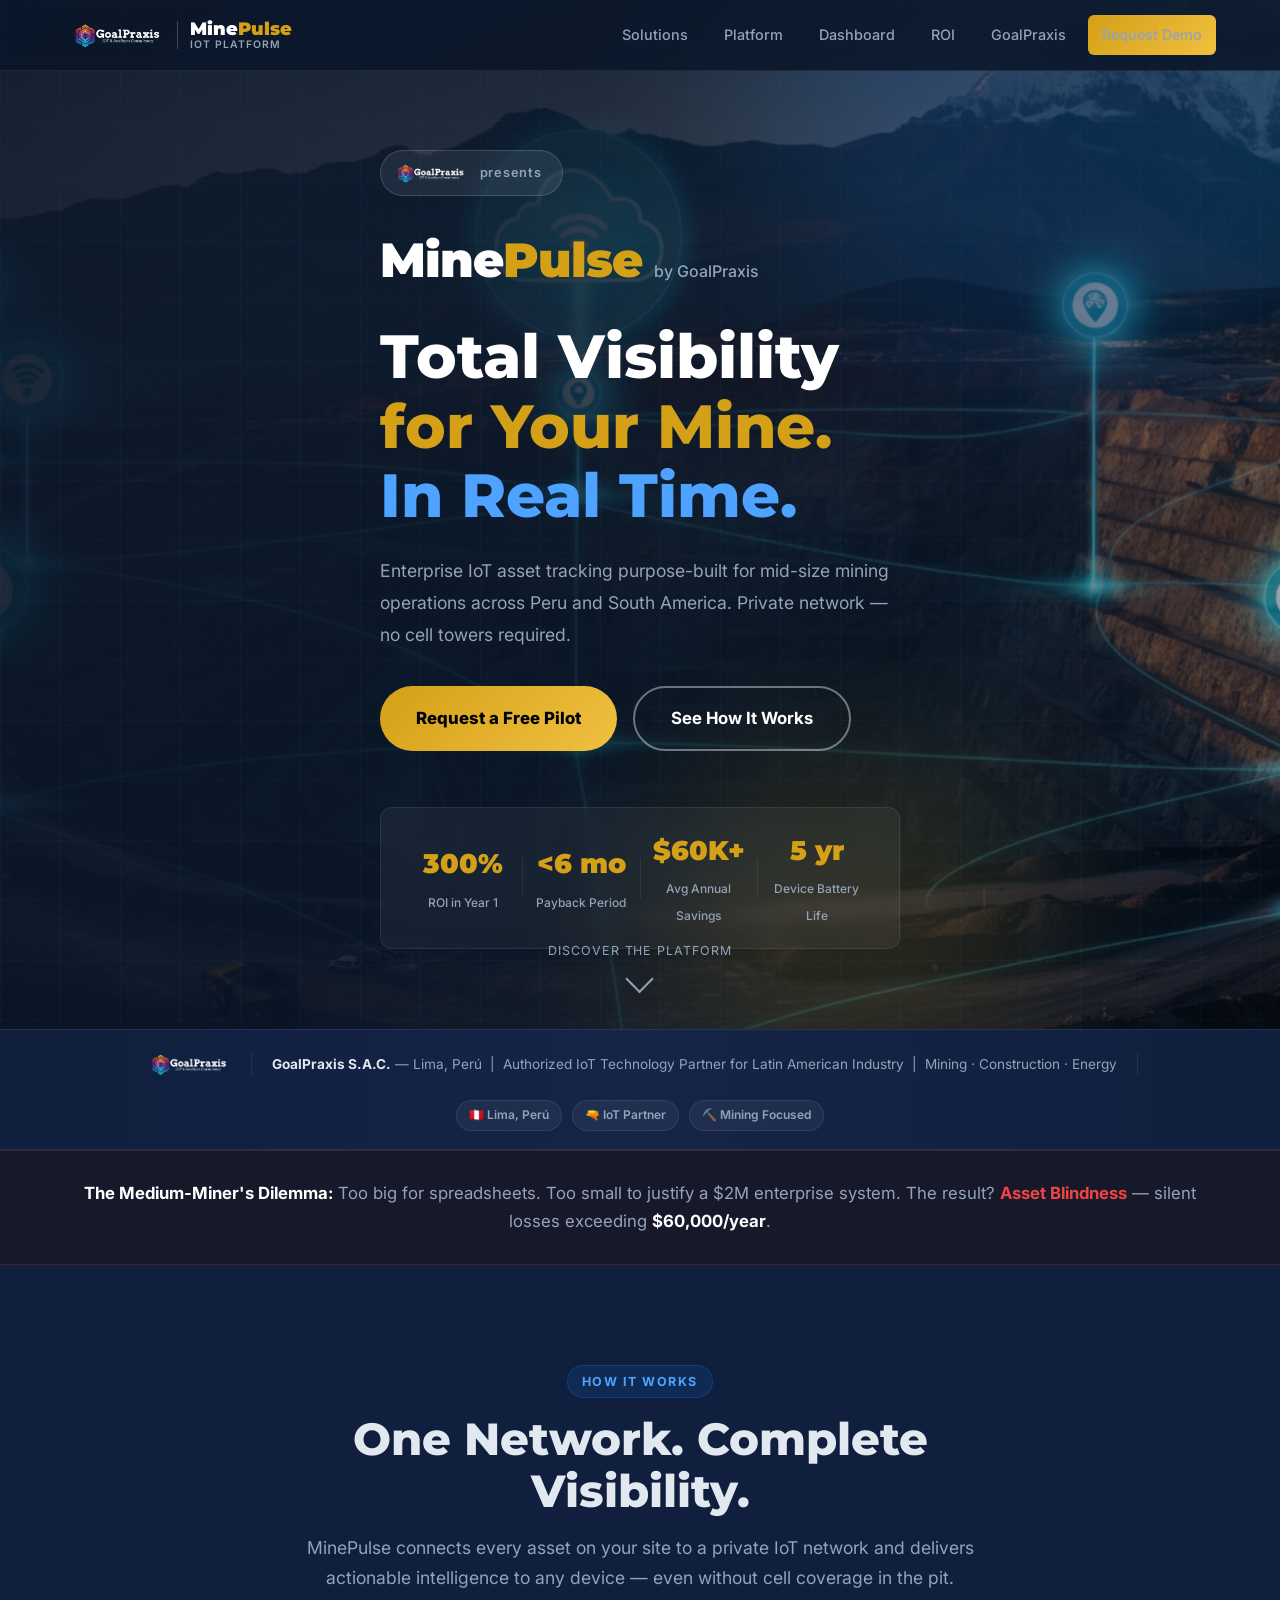
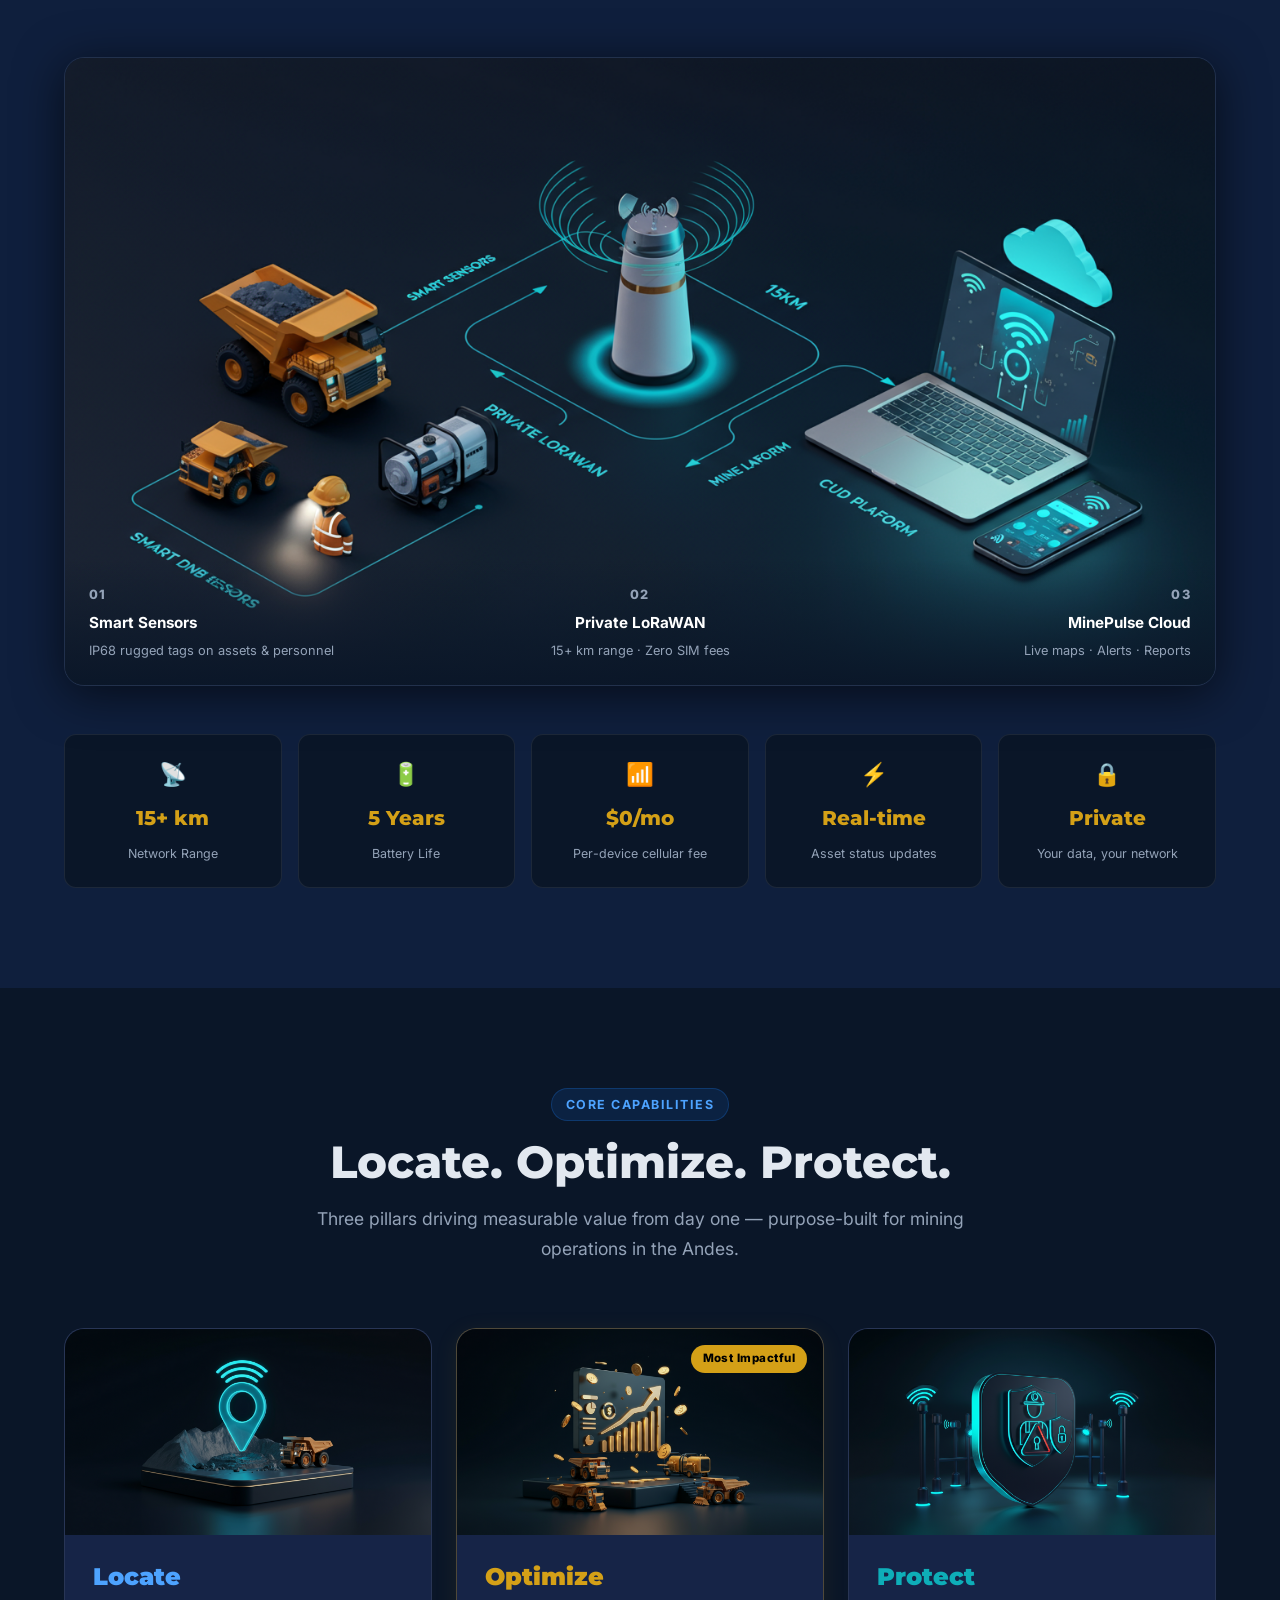
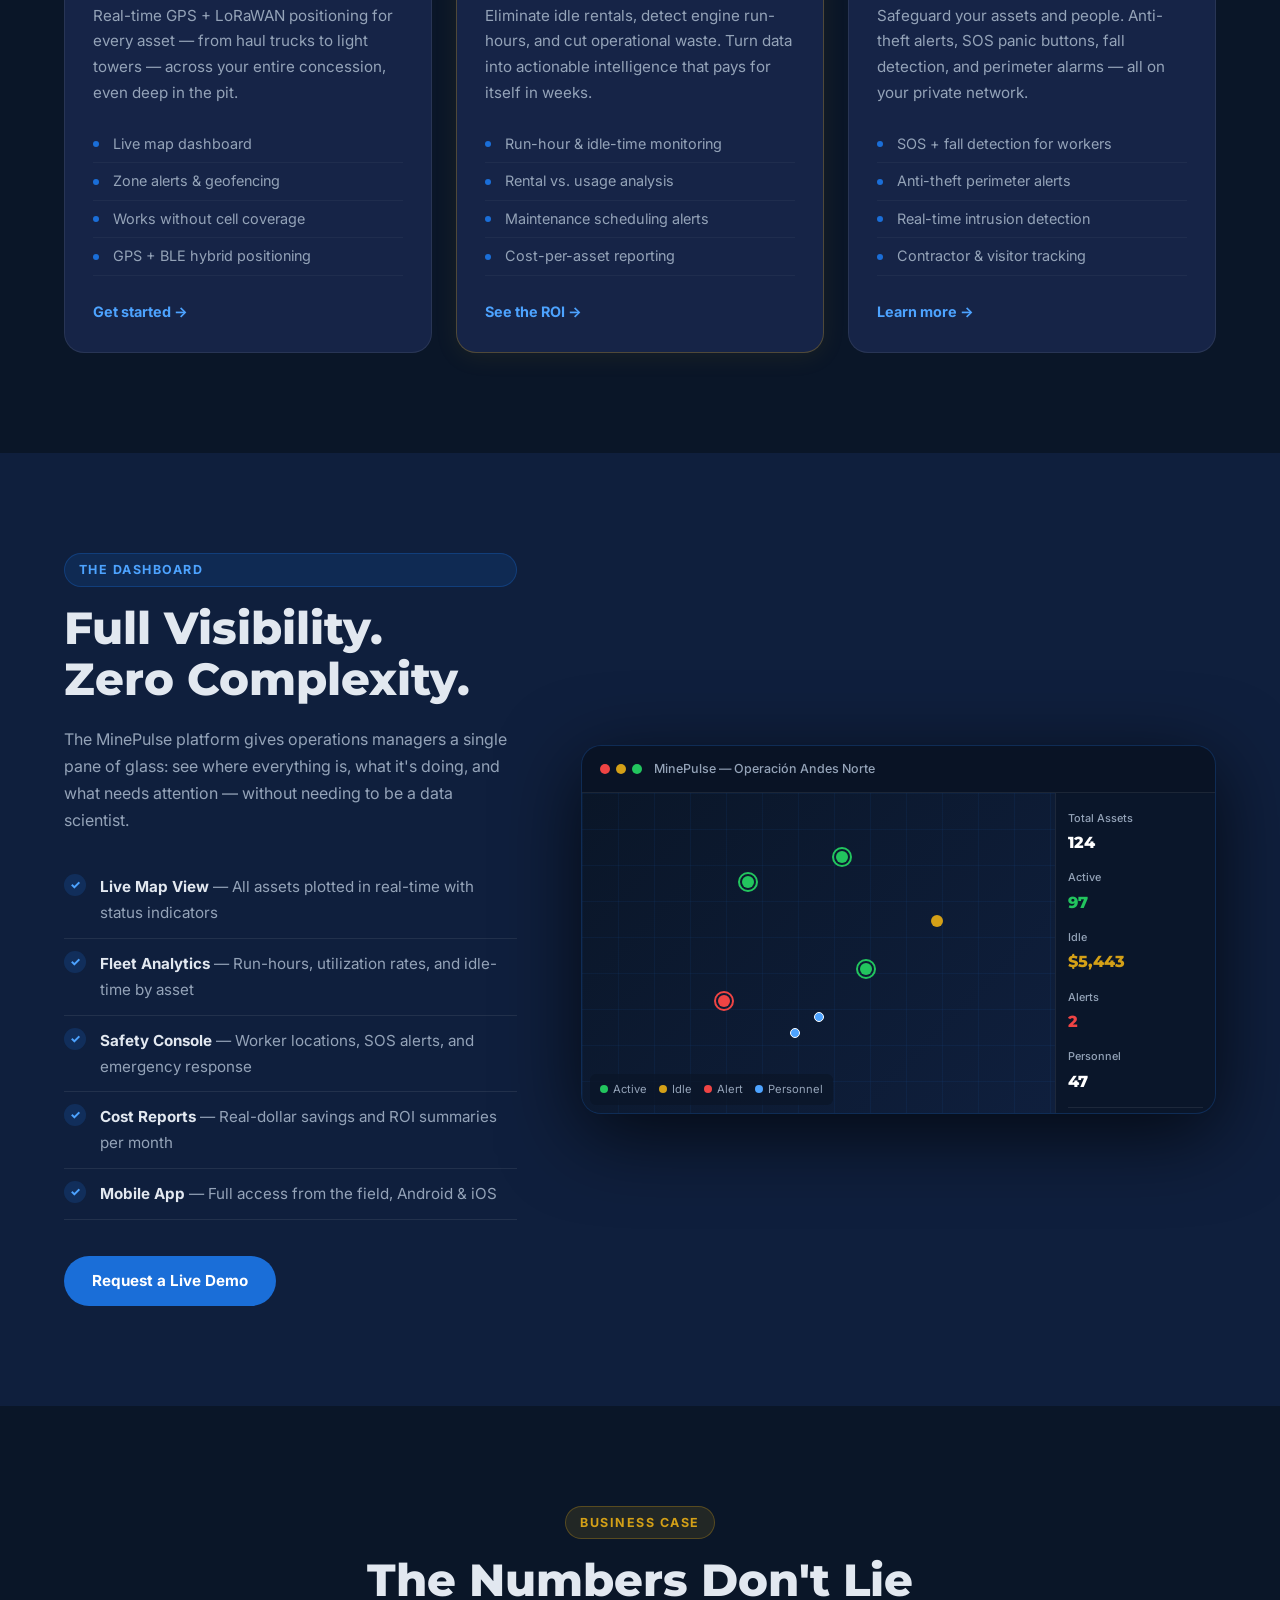
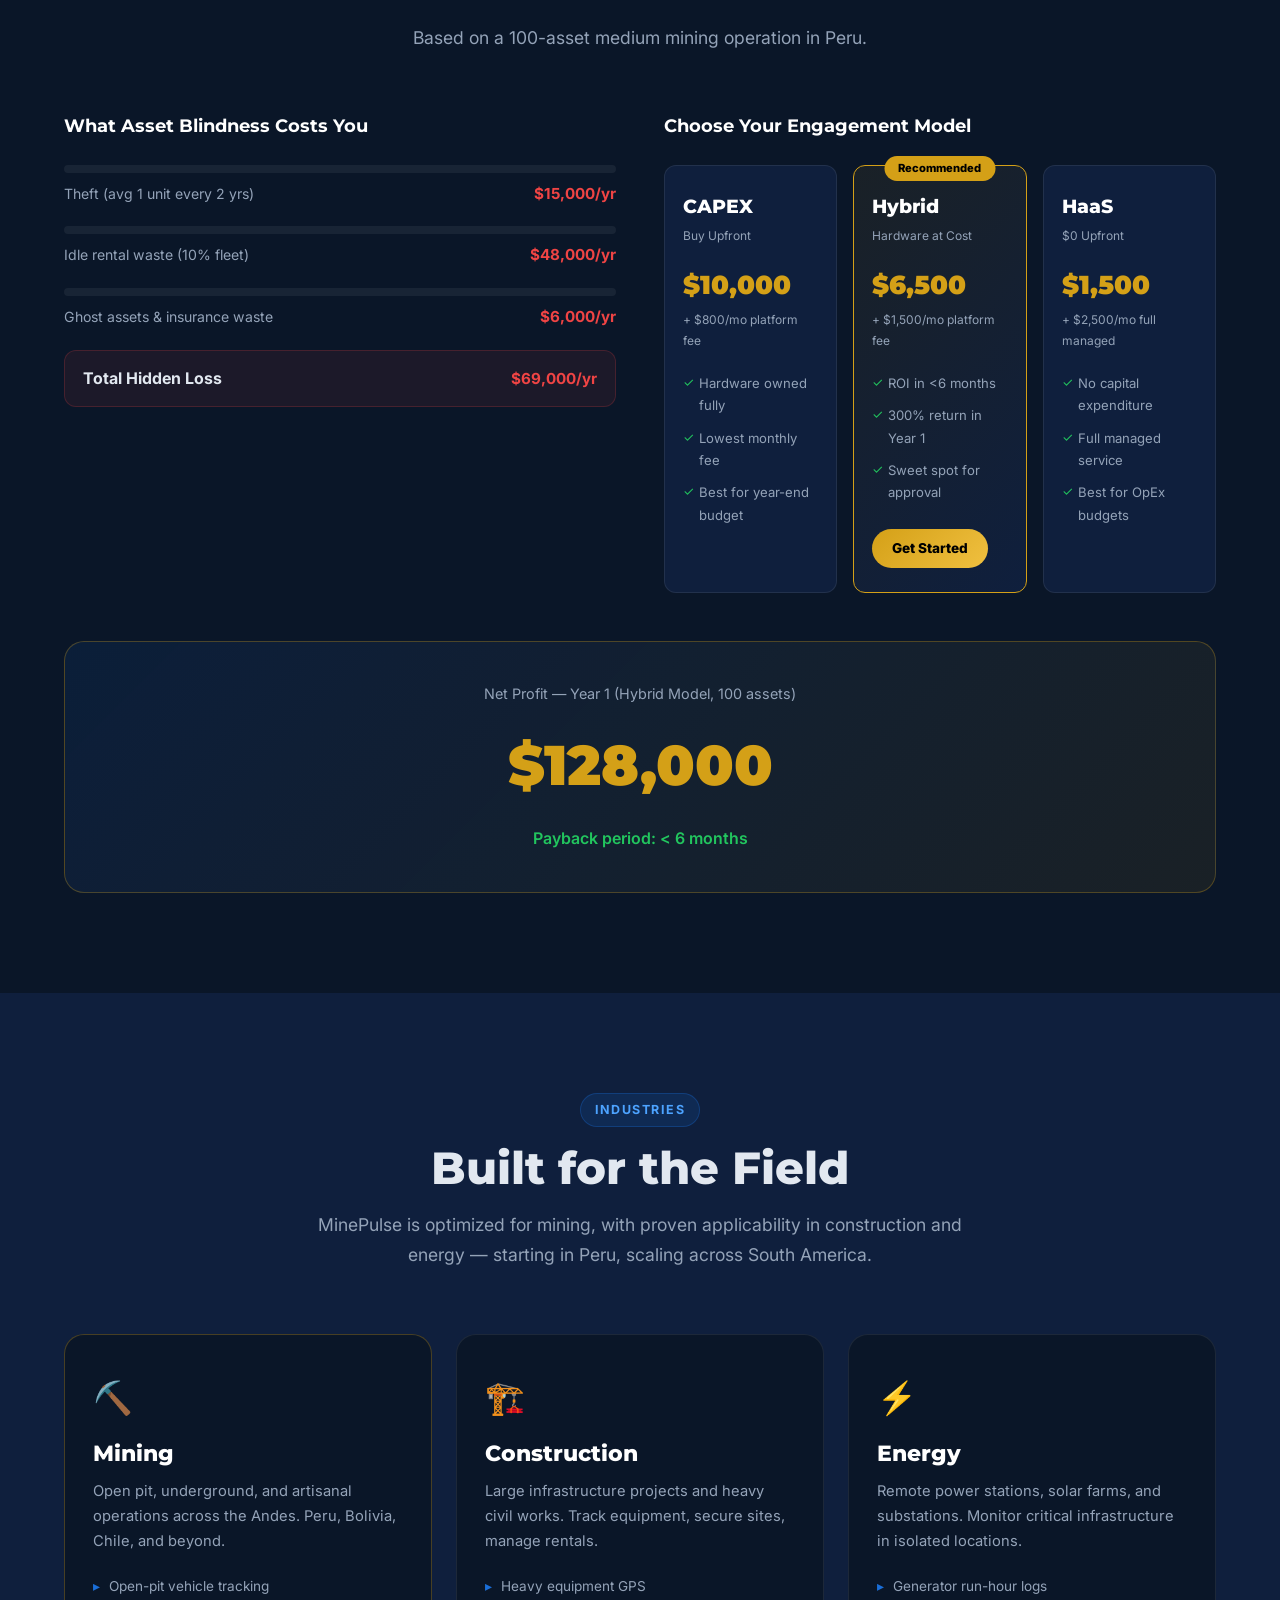
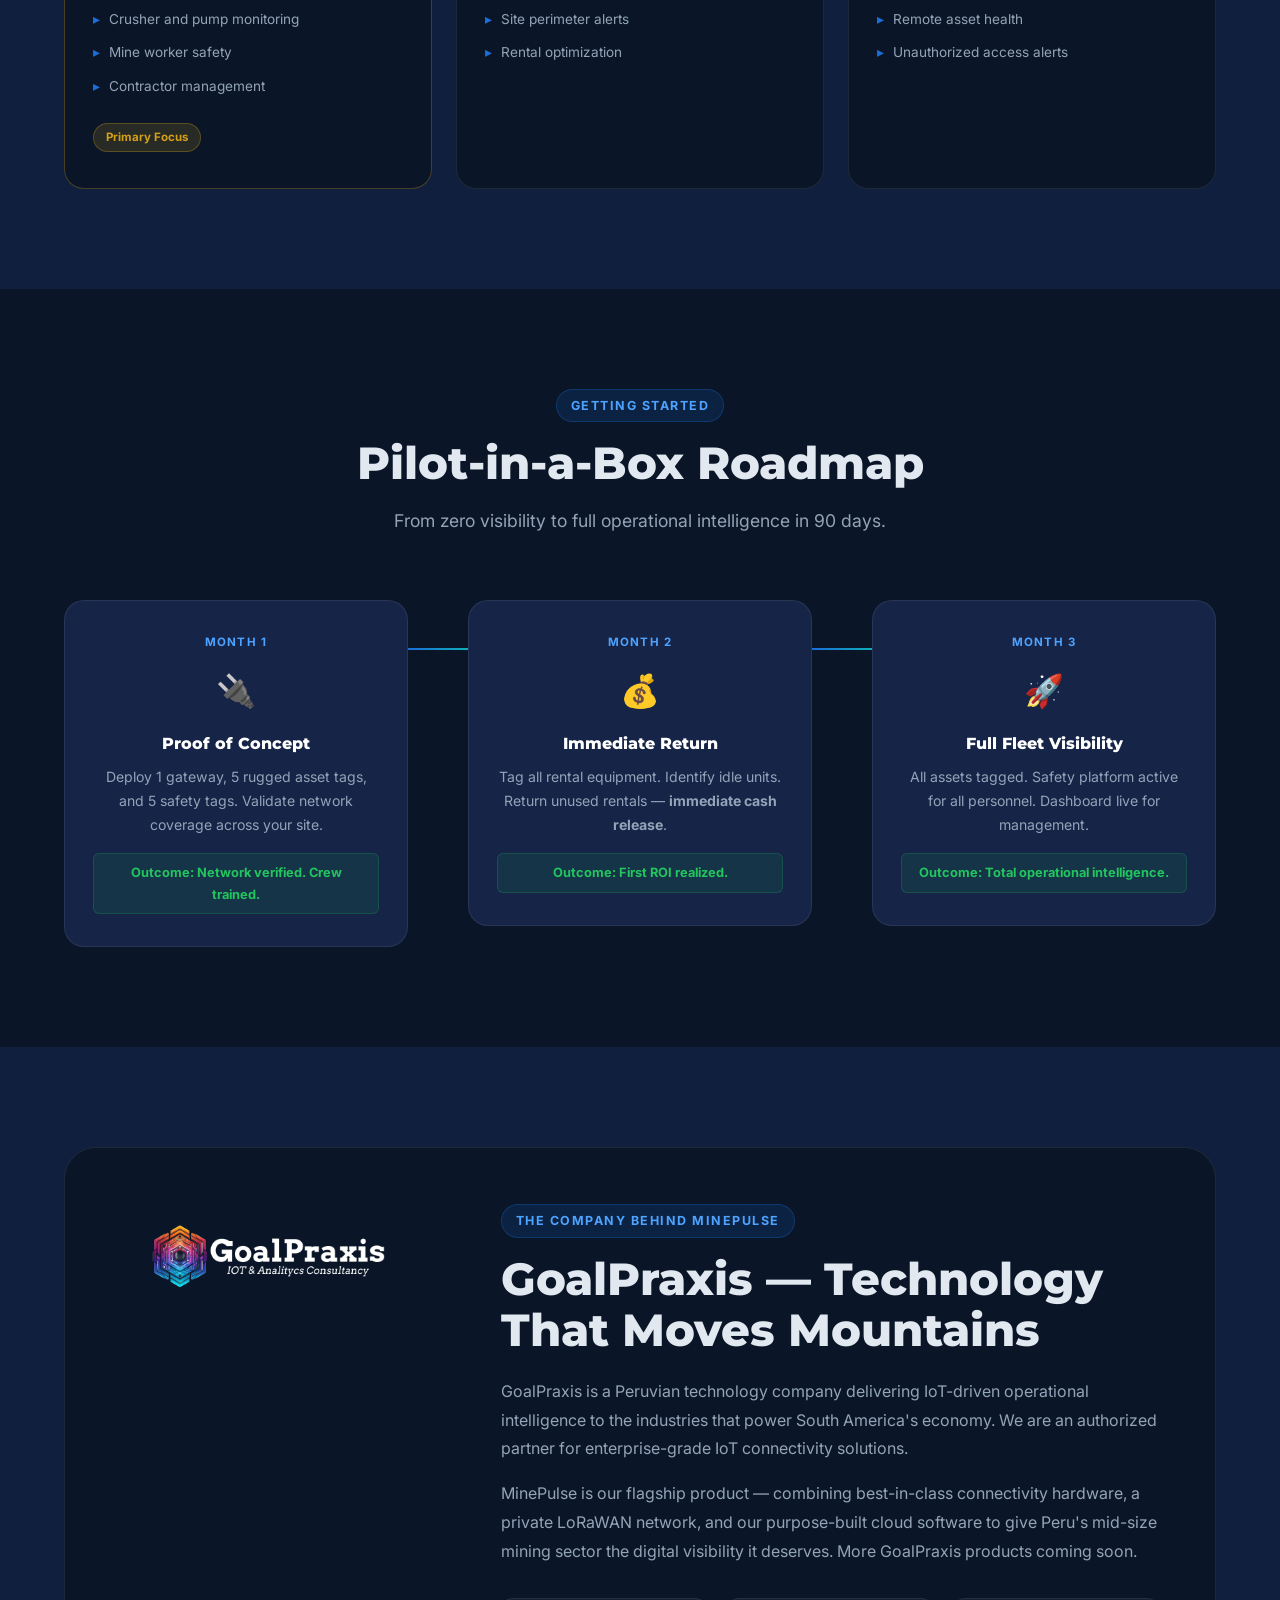
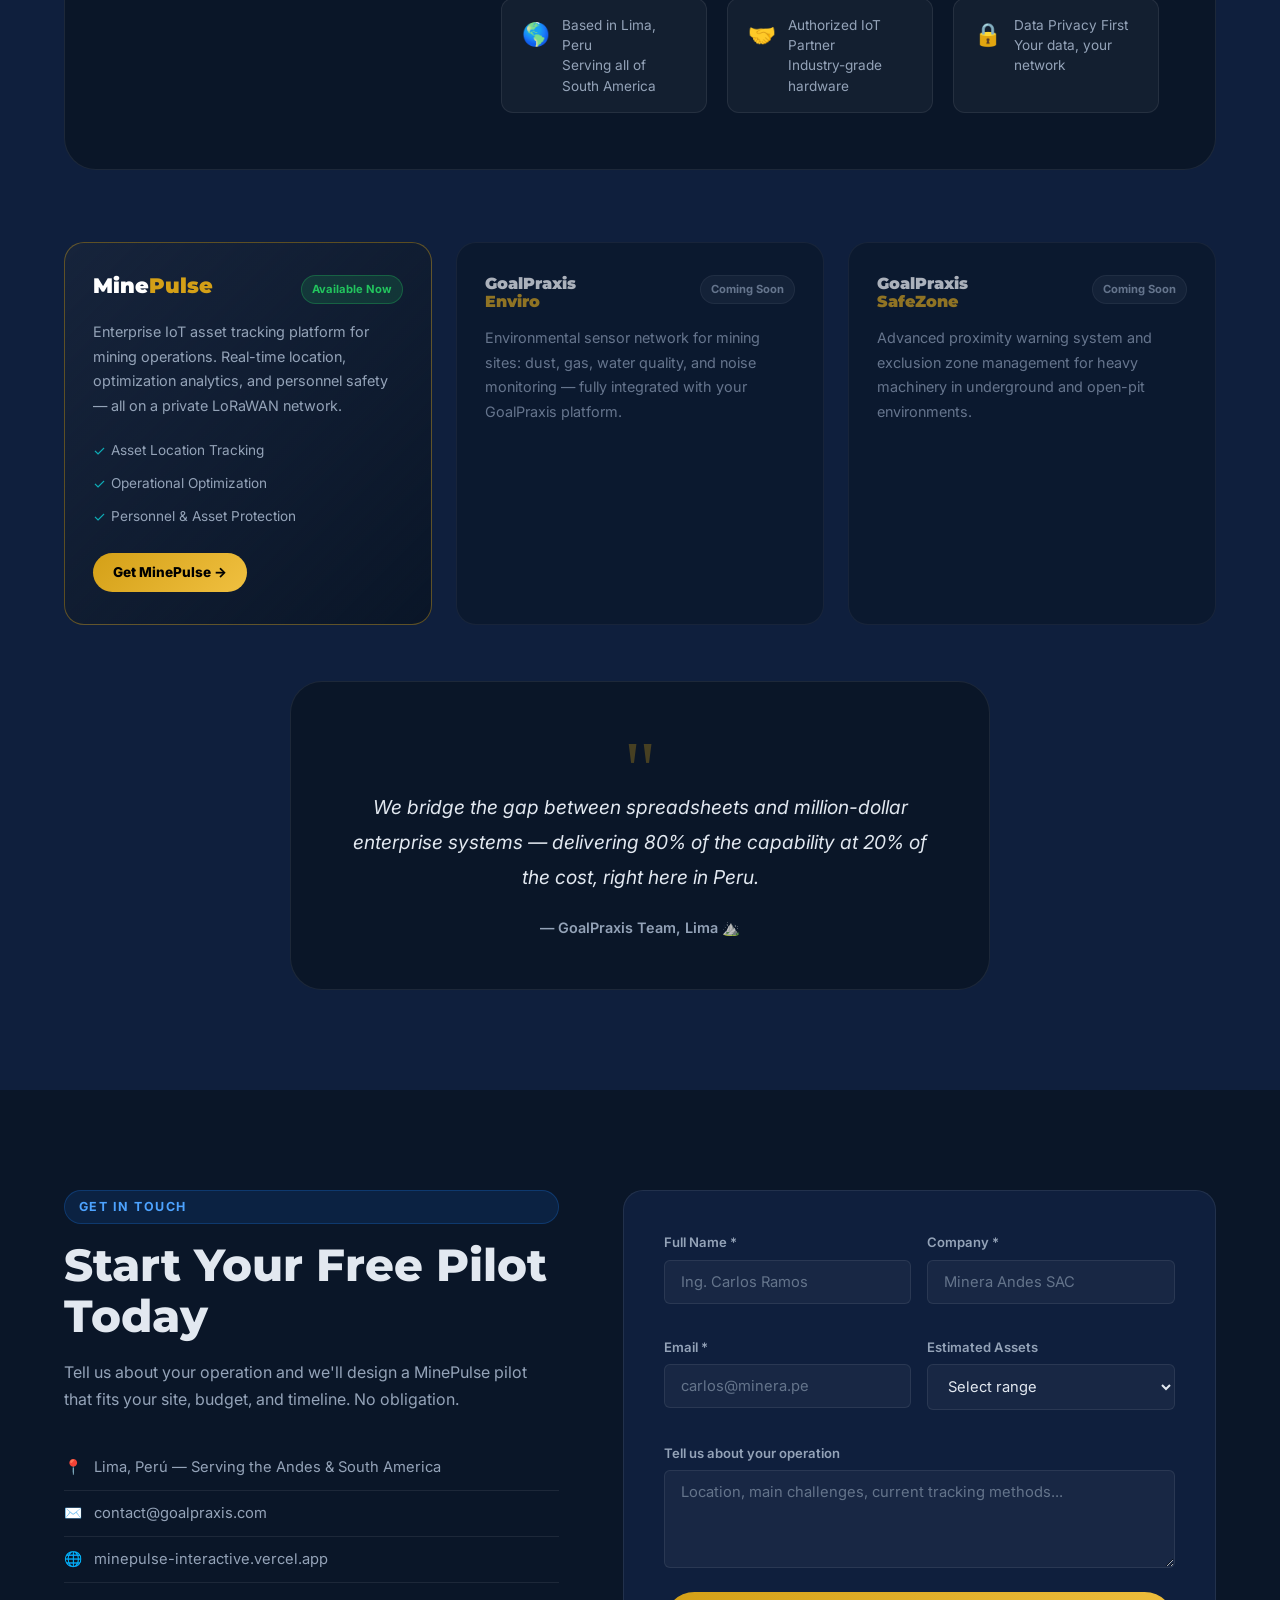
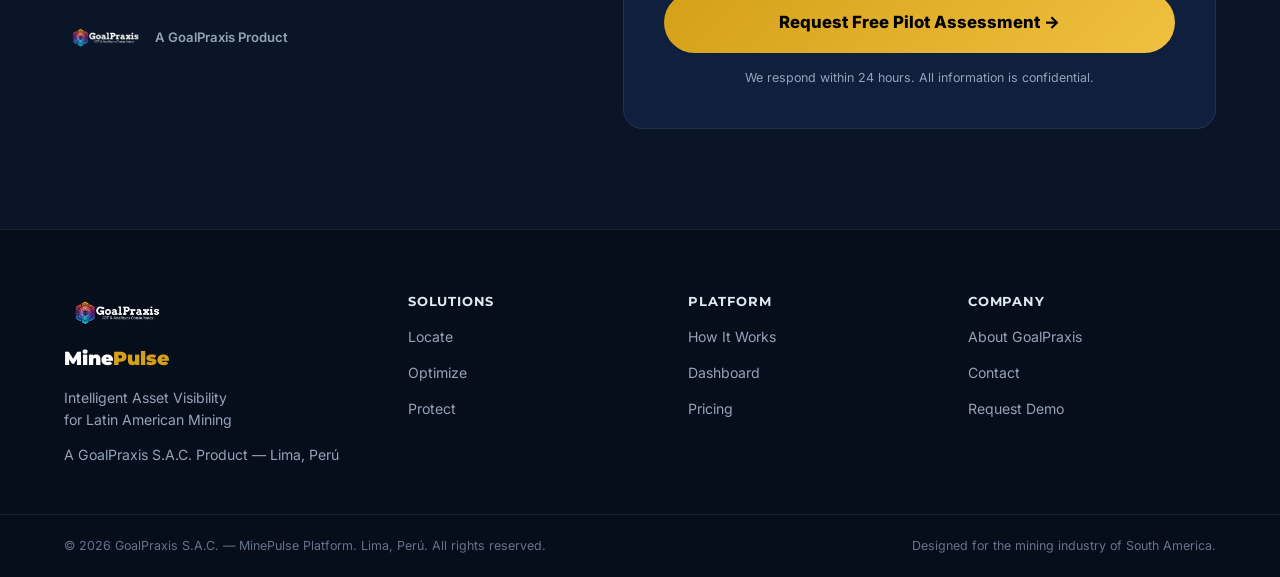
==== index.html @ fb03551b "feat: initial MinePulse by GoalPraxis landing page - Complete responsive HTML5/CSS3/Vanilla JS stati" ====
<!DOCTYPE html>
<html lang="en">
<head>
  <meta charset="UTF-8" />
  <meta name="viewport" content="width=device-width, initial-scale=1.0" />
  <title>MinePulse by GoalPraxis – Intelligent Asset Visibility for Mining</title>
  <meta name="description" content="MinePulse by GoalPraxis delivers enterprise-grade IoT asset tracking for mining operations in Peru and South America. Locate, Optimize, and Protect your fleet in real time." />
  <link rel="stylesheet" href="css/styles.css" />
  <link rel="preconnect" href="https://fonts.googleapis.com" />
  <link href="https://fonts.googleapis.com/css2?family=Inter:wght@300;400;500;600;700;800&family=Montserrat:wght@700;800;900&display=swap" rel="stylesheet" />
</head>
<body>

  <!-- NAV -->
  <header class="nav-wrapper" id="navbar">
    <nav class="nav-inner container">
      <a href="#" class="nav-logo">
        <div class="nav-logo-gp">
          <img src="img/goalpraxis-logo.png" alt="GoalPraxis" class="nav-logo-img" />
        </div>
        <div class="nav-logo-divider"></div>
        <div class="nav-logo-product">
          <span class="product-name">Mine<span class="product-accent">Pulse</span></span>
          <span class="product-tag">IoT Platform</span>
        </div>
      </a>
      <ul class="nav-links" id="navLinks">
        <li><a href="#solutions">Solutions</a></li>
        <li><a href="#ecosystem">Platform</a></li>
        <li><a href="#platform">Dashboard</a></li>
        <li><a href="#roi">ROI</a></li>
        <li><a href="#about">GoalPraxis</a></li>
        <li><a href="#contact" class="btn btn-gold btn-sm">Request Demo</a></li>
      </ul>
      <button class="nav-burger" id="navBurger" aria-label="Toggle menu">
        <span></span><span></span><span></span>
      </button>
    </nav>
  </header>

  <!-- HERO -->
  <section class="hero" id="home">
    <div class="hero-photo-bg">
      <img src="img/hero-infographic.png" alt="MinePulse mining IoT" />
      <div class="hero-photo-overlay"></div>
    </div>
    <div class="hero-bg-fx">
      <div class="hero-grid"></div>
      <div class="hero-orb hero-orb-1"></div>
      <div class="hero-orb hero-orb-2"></div>
    </div>
    <div class="container hero-content">
      <div class="hero-brand-badge">
        <img src="img/goalpraxis-logo.png" alt="GoalPraxis" class="hero-brand-logo" />
        <span class="hero-brand-text">presents</span>
      </div>
      <div class="hero-product-title">
        <span class="hero-product-name">Mine<span class="hero-product-accent">Pulse</span></span>
        <span class="hero-product-sub">by GoalPraxis</span>
      </div>
      <h1 class="hero-title">
        <span class="text-white">Total Visibility</span><br />
        <span class="text-gold">for Your Mine.</span><br />
        <span class="text-blue-light">In Real Time.</span>
      </h1>
      <p class="hero-subtitle">
        Enterprise IoT asset tracking purpose-built for mid-size mining operations across Peru and South America. Private network — no cell towers required.
      </p>
      <div class="hero-cta">
        <a href="#contact" class="btn btn-gold btn-lg">Request a Free Pilot</a>
        <a href="#ecosystem" class="btn btn-outline btn-lg">See How It Works</a>
      </div>
      <div class="hero-stats">
        <div class="stat-item"><span class="stat-number">300%</span><span class="stat-label">ROI in Year 1</span></div>
        <div class="stat-divider"></div>
        <div class="stat-item"><span class="stat-number">&lt;6 mo</span><span class="stat-label">Payback Period</span></div>
        <div class="stat-divider"></div>
        <div class="stat-item"><span class="stat-number">$60K+</span><span class="stat-label">Avg Annual Savings</span></div>
        <div class="stat-divider"></div>
        <div class="stat-item"><span class="stat-number">5 yr</span><span class="stat-label">Device Battery Life</span></div>
      </div>
    </div>
    <div class="hero-scroll-indicator">
      <span>Discover the platform</span>
      <div class="scroll-arrow"></div>
    </div>
  </section>

  <!-- GOALPRAXIS BRAND BAND -->
  <section class="gp-band">
    <div class="container gp-band-inner">
      <img src="img/goalpraxis-logo.png" alt="GoalPraxis" class="gp-band-logo" />
      <div class="gp-band-divider"></div>
      <p class="gp-band-text">
        <strong>GoalPraxis S.A.C.</strong> — Lima, Per&uacute; &nbsp;|&nbsp; Authorized IoT Technology Partner for Latin American Industry &nbsp;|&nbsp; Mining &middot; Construction &middot; Energy
      </p>
      <div class="gp-band-divider"></div>
      <div class="gp-band-badges">
        <span class="gp-badge">&#127477;&#127466; Lima, Per&uacute;</span>
        <span class="gp-badge">&#128299; IoT Partner</span>
        <span class="gp-badge">&#9935;&#65039; Mining Focused</span>
      </div>
    </div>
  </section>

  <!-- PROBLEM STATEMENT -->
  <section class="problem-band">
    <div class="container">
      <p class="problem-lead">
        <strong>The Medium-Miner's Dilemma:</strong> Too big for spreadsheets. Too small to justify a $2M enterprise system.
        The result? <em>Asset Blindness</em> — silent losses exceeding <strong>$60,000/year</strong>.
      </p>
    </div>
  </section>

  <!-- ECOSYSTEM INFOGRAPHIC -->
  <section class="ecosystem section" id="ecosystem">
    <div class="container">
      <div class="section-header">
        <span class="section-tag">How It Works</span>
        <h2>One Network. Complete Visibility.</h2>
        <p>MinePulse connects every asset on your site to a private IoT network and delivers actionable intelligence to any device — even without cell coverage in the pit.</p>
      </div>
      <div class="ecosystem-image">
        <img src="img/ecosystem-infographic.png" alt="MinePulse IoT Ecosystem" />
        <div class="ecosystem-overlay-labels">
          <div class="eco-label eco-label-left">
            <span class="eco-num">01</span>
            <strong>Smart Sensors</strong>
            <span>IP68 rugged tags on assets &amp; personnel</span>
          </div>
          <div class="eco-label eco-label-center">
            <span class="eco-num">02</span>
            <strong>Private LoRaWAN</strong>
            <span>15+ km range &middot; Zero SIM fees</span>
          </div>
          <div class="eco-label eco-label-right">
            <span class="eco-num">03</span>
            <strong>MinePulse Cloud</strong>
            <span>Live maps &middot; Alerts &middot; Reports</span>
          </div>
        </div>
      </div>
      <div class="ecosystem-stats">
        <div class="eco-stat"><span class="eco-stat-icon">&#128225;</span><span class="eco-stat-value">15+ km</span><span class="eco-stat-label">Network Range</span></div>
        <div class="eco-stat"><span class="eco-stat-icon">&#128267;</span><span class="eco-stat-value">5 Years</span><span class="eco-stat-label">Battery Life</span></div>
        <div class="eco-stat"><span class="eco-stat-icon">&#128246;</span><span class="eco-stat-value">$0/mo</span><span class="eco-stat-label">Per-device cellular fee</span></div>
        <div class="eco-stat"><span class="eco-stat-icon">&#9889;</span><span class="eco-stat-value">Real-time</span><span class="eco-stat-label">Asset status updates</span></div>
        <div class="eco-stat"><span class="eco-stat-icon">&#128274;</span><span class="eco-stat-value">Private</span><span class="eco-stat-label">Your data, your network</span></div>
      </div>
    </div>
  </section>

  <!-- THREE PILLARS WITH GEMINI IMAGES -->
  <section class="pillars section" id="solutions">
    <div class="container">
      <div class="section-header">
        <span class="section-tag">Core Capabilities</span>
        <h2>Locate. Optimize. Protect.</h2>
        <p>Three pillars driving measurable value from day one — purpose-built for mining operations in the Andes.</p>
      </div>
      <div class="pillars-grid">

        <div class="pillar-card pillar-locate">
          <div class="pillar-img-wrap">
            <img src="img/icon-locate.png" alt="Locate" />
          </div>
          <div class="pillar-content">
            <h3>Locate</h3>
            <p>Real-time GPS + LoRaWAN positioning for every asset — from haul trucks to light towers — across your entire concession, even deep in the pit.</p>
            <ul class="pillar-features">
              <li>Live map dashboard</li>
              <li>Zone alerts &amp; geofencing</li>
              <li>Works without cell coverage</li>
              <li>GPS + BLE hybrid positioning</li>
            </ul>
            <a href="#contact" class="pillar-link">Get started &rarr;</a>
          </div>
        </div>

        <div class="pillar-card pillar-optimize pillar-featured">
          <div class="pillar-badge">Most Impactful</div>
          <div class="pillar-img-wrap">
            <img src="img/icon-optimize.png" alt="Optimize" />
          </div>
          <div class="pillar-content">
            <h3>Optimize</h3>
            <p>Eliminate idle rentals, detect engine run-hours, and cut operational waste. Turn data into actionable intelligence that pays for itself in weeks.</p>
            <ul class="pillar-features">
              <li>Run-hour &amp; idle-time monitoring</li>
              <li>Rental vs. usage analysis</li>
              <li>Maintenance scheduling alerts</li>
              <li>Cost-per-asset reporting</li>
            </ul>
            <a href="#roi" class="pillar-link">See the ROI &rarr;</a>
          </div>
        </div>

        <div class="pillar-card pillar-protect">
          <div class="pillar-img-wrap">
            <img src="img/icon-protect.png" alt="Protect" />
          </div>
          <div class="pillar-content">
            <h3>Protect</h3>
            <p>Safeguard your assets and people. Anti-theft alerts, SOS panic buttons, fall detection, and perimeter alarms — all on your private network.</p>
            <ul class="pillar-features">
              <li>SOS + fall detection for workers</li>
              <li>Anti-theft perimeter alerts</li>
              <li>Real-time intrusion detection</li>
              <li>Contractor &amp; visitor tracking</li>
            </ul>
            <a href="#contact" class="pillar-link">Learn more &rarr;</a>
          </div>
        </div>
      </div>
    </div>
  </section>

  <!-- PLATFORM PREVIEW -->
  <section class="platform section" id="platform">
    <div class="container platform-grid">
      <div class="platform-content">
        <span class="section-tag">The Dashboard</span>
        <h2>Full Visibility.<br />Zero Complexity.</h2>
        <p>The MinePulse platform gives operations managers a single pane of glass: see where everything is, what it's doing, and what needs attention — without needing to be a data scientist.</p>
        <ul class="platform-list">
          <li><span class="list-icon list-icon-blue">&#10003;</span><span><strong>Live Map View</strong> — All assets plotted in real-time with status indicators</span></li>
          <li><span class="list-icon list-icon-blue">&#10003;</span><span><strong>Fleet Analytics</strong> — Run-hours, utilization rates, and idle-time by asset</span></li>
          <li><span class="list-icon list-icon-blue">&#10003;</span><span><strong>Safety Console</strong> — Worker locations, SOS alerts, and emergency response</span></li>
          <li><span class="list-icon list-icon-blue">&#10003;</span><span><strong>Cost Reports</strong> — Real-dollar savings and ROI summaries per month</span></li>
          <li><span class="list-icon list-icon-blue">&#10003;</span><span><strong>Mobile App</strong> — Full access from the field, Android &amp; iOS</span></li>
        </ul>
        <a href="#contact" class="btn btn-primary">Request a Live Demo</a>
      </div>
      <div class="platform-visual">
        <div class="dashboard-mock">
          <div class="dashboard-header">
            <div class="dash-dots"><span></span><span></span><span></span></div>
            <span class="dash-title">MinePulse — Operaci&oacute;n Andes Norte</span>
          </div>
          <div class="dashboard-body">
            <div class="dash-map">
              <div class="map-grid"></div>
              <div class="asset-dot asset-active" style="top:28%;left:35%;" title="Generator 01"><span class="dot-pulse"></span></div>
              <div class="asset-dot asset-active" style="top:55%;left:60%;" title="Water Truck"><span class="dot-pulse"></span></div>
              <div class="asset-dot asset-idle" style="top:40%;left:75%;" title="Light Tower 03"></div>
              <div class="asset-dot asset-alert" style="top:65%;left:30%;" title="Haul Truck 07 – Alert"><span class="dot-pulse dot-pulse-alert"></span></div>
              <div class="asset-dot asset-active" style="top:20%;left:55%;" title="Crusher Feed"><span class="dot-pulse"></span></div>
              <div class="asset-dot asset-worker" style="top:70%;left:50%;" title="Worker A"></div>
              <div class="asset-dot asset-worker" style="top:75%;left:45%;" title="Worker B"></div>
              <div class="map-legend">
                <span class="legend-item"><span class="legend-dot active"></span>Active</span>
                <span class="legend-item"><span class="legend-dot idle"></span>Idle</span>
                <span class="legend-item"><span class="legend-dot alert"></span>Alert</span>
                <span class="legend-item"><span class="legend-dot worker"></span>Personnel</span>
              </div>
            </div>
            <div class="dash-sidebar">
              <div class="dash-kpi"><span class="kpi-label">Total Assets</span><span class="kpi-value" id="kpiTotal">124</span></div>
              <div class="dash-kpi"><span class="kpi-label">Active</span><span class="kpi-value green" id="kpiActive">98</span></div>
              <div class="dash-kpi"><span class="kpi-label">Idle</span><span class="kpi-value gold" id="kpiIdle">18</span></div>
              <div class="dash-kpi"><span class="kpi-label">Alerts</span><span class="kpi-value red" id="kpiAlerts">2</span></div>
              <div class="dash-kpi"><span class="kpi-label">Personnel</span><span class="kpi-value" id="kpiPersonnel">47</span></div>
              <div class="dash-divider"></div>
              <div class="dash-kpi"><span class="kpi-label">Monthly Savings</span><span class="kpi-value gold">$5,200</span></div>
              <div class="dash-kpi"><span class="kpi-label">Network Uptime</span><span class="kpi-value green">99.9%</span></div>
            </div>
          </div>
        </div>
      </div>
    </div>
  </section>

  <!-- ROI -->
  <section class="roi-section section" id="roi">
    <div class="container">
      <div class="section-header">
        <span class="section-tag section-tag-gold">Business Case</span>
        <h2>The Numbers Don't Lie</h2>
        <p>Based on a 100-asset medium mining operation in Peru.</p>
      </div>
      <div class="roi-grid">
        <div class="roi-costs">
          <h3 class="roi-sub">What Asset Blindness Costs You</h3>
          <div class="cost-item">
            <div class="cost-bar-wrap"><div class="cost-bar" data-width="75"></div></div>
            <div class="cost-detail"><span class="cost-label">Theft (avg 1 unit every 2 yrs)</span><span class="cost-value cost-red">$15,000/yr</span></div>
          </div>
          <div class="cost-item">
            <div class="cost-bar-wrap"><div class="cost-bar cost-bar-orange" data-width="60"></div></div>
            <div class="cost-detail"><span class="cost-label">Idle rental waste (10% fleet)</span><span class="cost-value cost-red">$48,000/yr</span></div>
          </div>
          <div class="cost-item">
            <div class="cost-bar-wrap"><div class="cost-bar cost-bar-yellow" data-width="25"></div></div>
            <div class="cost-detail"><span class="cost-label">Ghost assets &amp; insurance waste</span><span class="cost-value cost-red">$6,000/yr</span></div>
          </div>
          <div class="cost-total"><span>Total Hidden Loss</span><span class="cost-value cost-red">$69,000/yr</span></div>
        </div>
        <div class="roi-plans">
          <h3 class="roi-sub">Choose Your Engagement Model</h3>
          <div class="plan-cards">
            <div class="plan-card">
              <div class="plan-name">CAPEX</div>
              <div class="plan-tag">Buy Upfront</div>
              <div class="plan-price">$10,000</div>
              <div class="plan-monthly">+ $800/mo platform fee</div>
              <ul class="plan-features"><li>Hardware owned fully</li><li>Lowest monthly fee</li><li>Best for year-end budget</li></ul>
            </div>
            <div class="plan-card plan-card-featured">
              <div class="plan-badge">Recommended</div>
              <div class="plan-name">Hybrid</div>
              <div class="plan-tag">Hardware at Cost</div>
              <div class="plan-price">$6,500</div>
              <div class="plan-monthly">+ $1,500/mo platform fee</div>
              <ul class="plan-features"><li>ROI in &lt;6 months</li><li>300% return in Year 1</li><li>Sweet spot for approval</li></ul>
              <a href="#contact" class="btn btn-gold btn-sm">Get Started</a>
            </div>
            <div class="plan-card">
              <div class="plan-name">HaaS</div>
              <div class="plan-tag">$0 Upfront</div>
              <div class="plan-price">$1,500</div>
              <div class="plan-monthly">+ $2,500/mo full managed</div>
              <ul class="plan-features"><li>No capital expenditure</li><li>Full managed service</li><li>Best for OpEx budgets</li></ul>
            </div>
          </div>
        </div>
      </div>
      <div class="roi-result">
        <div class="roi-result-inner">
          <span class="roi-result-label">Net Profit — Year 1 (Hybrid Model, 100 assets)</span>
          <span class="roi-result-value" id="roiCounter">$128,000</span>
          <span class="roi-result-desc">Payback period: &lt; 6 months</span>
        </div>
      </div>
    </div>
  </section>

  <!-- INDUSTRIES -->
  <section class="industries section" id="industries">
    <div class="container">
      <div class="section-header">
        <span class="section-tag">Industries</span>
        <h2>Built for the Field</h2>
        <p>MinePulse is optimized for mining, with proven applicability in construction and energy — starting in Peru, scaling across South America.</p>
      </div>
      <div class="industry-cards">
        <div class="industry-card industry-primary">
          <div class="industry-icon">&#9935;&#65039;</div>
          <h3>Mining</h3>
          <p>Open pit, underground, and artisanal operations across the Andes. Peru, Bolivia, Chile, and beyond.</p>
          <ul><li>Open-pit vehicle tracking</li><li>Crusher and pump monitoring</li><li>Mine worker safety</li><li>Contractor management</li></ul>
          <span class="industry-tag industry-tag-primary">Primary Focus</span>
        </div>
        <div class="industry-card">
          <div class="industry-icon">&#127959;&#65039;</div>
          <h3>Construction</h3>
          <p>Large infrastructure projects and heavy civil works. Track equipment, secure sites, manage rentals.</p>
          <ul><li>Heavy equipment GPS</li><li>Site perimeter alerts</li><li>Rental optimization</li></ul>
        </div>
        <div class="industry-card">
          <div class="industry-icon">&#9889;</div>
          <h3>Energy</h3>
          <p>Remote power stations, solar farms, and substations. Monitor critical infrastructure in isolated locations.</p>
          <ul><li>Generator run-hour logs</li><li>Remote asset health</li><li>Unauthorized access alerts</li></ul>
        </div>
      </div>
    </div>
  </section>

  <!-- ROADMAP -->
  <section class="roadmap section">
    <div class="container">
      <div class="section-header">
        <span class="section-tag">Getting Started</span>
        <h2>Pilot-in-a-Box Roadmap</h2>
        <p>From zero visibility to full operational intelligence in 90 days.</p>
      </div>
      <div class="roadmap-steps">
        <div class="roadmap-step">
          <div class="step-month">Month 1</div>
          <div class="step-icon">&#128268;</div>
          <h4>Proof of Concept</h4>
          <p>Deploy 1 gateway, 5 rugged asset tags, and 5 safety tags. Validate network coverage across your site.</p>
          <div class="step-outcome">Outcome: Network verified. Crew trained.</div>
        </div>
        <div class="roadmap-connector"></div>
        <div class="roadmap-step">
          <div class="step-month">Month 2</div>
          <div class="step-icon">&#128176;</div>
          <h4>Immediate Return</h4>
          <p>Tag all rental equipment. Identify idle units. Return unused rentals — <strong>immediate cash release</strong>.</p>
          <div class="step-outcome">Outcome: First ROI realized.</div>
        </div>
        <div class="roadmap-connector"></div>
        <div class="roadmap-step">
          <div class="step-month">Month 3</div>
          <div class="step-icon">&#128640;</div>
          <h4>Full Fleet Visibility</h4>
          <p>All assets tagged. Safety platform active for all personnel. Dashboard live for management.</p>
          <div class="step-outcome">Outcome: Total operational intelligence.</div>
        </div>
      </div>
    </div>
  </section>

  <!-- ABOUT GOALPRAXIS -->
  <section class="about-gp section" id="about">
    <div class="container">
      <div class="gp-brand-hero">
        <div class="gp-brand-logo-wrap">
          <img src="img/goalpraxis-logo.png" alt="GoalPraxis" class="gp-brand-logo" />
        </div>
        <div class="gp-brand-copy">
          <span class="section-tag" style="text-align:left;display:inline-block;">The Company Behind MinePulse</span>
          <h2>GoalPraxis — Technology That Moves Mountains</h2>
          <p>GoalPraxis is a Peruvian technology company delivering IoT-driven operational intelligence to the industries that power South America's economy. We are an authorized partner for enterprise-grade IoT connectivity solutions.</p>
          <p>MinePulse is our flagship product — combining best-in-class connectivity hardware, a private LoRaWAN network, and our purpose-built cloud software to give Peru's mid-size mining sector the digital visibility it deserves. More GoalPraxis products coming soon.</p>
          <div class="about-badges">
            <div class="about-badge"><span class="badge-icon">&#127758;</span><span>Based in Lima, Peru<br />Serving all of South America</span></div>
            <div class="about-badge"><span class="badge-icon">&#129309;</span><span>Authorized IoT Partner<br />Industry-grade hardware</span></div>
            <div class="about-badge"><span class="badge-icon">&#128274;</span><span>Data Privacy First<br />Your data, your network</span></div>
          </div>
        </div>
      </div>

      <div class="products-grid">
        <div class="product-card product-active">
          <div class="product-card-header">
            <span class="product-logo-text">Mine<span>Pulse</span></span>
            <span class="product-status active">Available Now</span>
          </div>
          <p>Enterprise IoT asset tracking platform for mining operations. Real-time location, optimization analytics, and personnel safety — all on a private LoRaWAN network.</p>
          <ul class="product-features">
            <li>Asset Location Tracking</li>
            <li>Operational Optimization</li>
            <li>Personnel &amp; Asset Protection</li>
          </ul>
          <a href="#contact" class="btn btn-gold btn-sm">Get MinePulse &rarr;</a>
        </div>
        <div class="product-card product-coming">
          <div class="product-card-header">
            <span class="product-logo-text product-coming-name">GoalPraxis<br /><span>Enviro</span></span>
            <span class="product-status coming">Coming Soon</span>
          </div>
          <p>Environmental sensor network for mining sites: dust, gas, water quality, and noise monitoring — fully integrated with your GoalPraxis platform.</p>
        </div>
        <div class="product-card product-coming">
          <div class="product-card-header">
            <span class="product-logo-text product-coming-name">GoalPraxis<br /><span>SafeZone</span></span>
            <span class="product-status coming">Coming Soon</span>
          </div>
          <p>Advanced proximity warning system and exclusion zone management for heavy machinery in underground and open-pit environments.</p>
        </div>
      </div>

      <div class="about-quote">
        <span class="quote-mark">"</span>
        <p>We bridge the gap between spreadsheets and million-dollar enterprise systems — delivering 80% of the capability at 20% of the cost, right here in Peru.</p>
        <span class="quote-author">— GoalPraxis Team, Lima &#9968;&#65039;</span>
      </div>
    </div>
  </section>

  <!-- CONTACT -->
  <section class="contact section" id="contact">
    <div class="container">
      <div class="contact-inner">
        <div class="contact-content">
          <span class="section-tag">Get in Touch</span>
          <h2>Start Your Free Pilot Today</h2>
          <p>Tell us about your operation and we'll design a MinePulse pilot that fits your site, budget, and timeline. No obligation.</p>
          <div class="contact-info">
            <div class="contact-item"><span class="ci-icon">&#128205;</span><span>Lima, Per&uacute; — Serving the Andes &amp; South America</span></div>
            <div class="contact-item"><span class="ci-icon">&#9993;&#65039;</span><span>contact@goalpraxis.com</span></div>
            <div class="contact-item"><span class="ci-icon">&#127760;</span><span>minepulse-interactive.vercel.app</span></div>
          </div>
          <div class="contact-brand">
            <img src="img/goalpraxis-logo.png" alt="GoalPraxis" />
            <span>A GoalPraxis Product</span>
          </div>
        </div>
        <form class="contact-form" id="contactForm">
          <div class="form-row">
            <div class="form-group">
              <label for="name">Full Name *</label>
              <input type="text" id="name" placeholder="Ing. Carlos Ramos" required />
            </div>
            <div class="form-group">
              <label for="company">Company *</label>
              <input type="text" id="company" placeholder="Minera Andes SAC" required />
            </div>
          </div>
          <div class="form-row">
            <div class="form-group">
              <label for="email">Email *</label>
              <input type="email" id="email" placeholder="carlos@minera.pe" required />
            </div>
            <div class="form-group">
              <label for="assets">Estimated Assets</label>
              <select id="assets">
                <option value="">Select range</option>
                <option value="1-25">1–25 assets</option>
                <option value="25-100">25–100 assets</option>
                <option value="100-500">100–500 assets</option>
                <option value="500+">500+ assets</option>
              </select>
            </div>
          </div>
          <div class="form-group">
            <label for="message">Tell us about your operation</label>
            <textarea id="message" rows="4" placeholder="Location, main challenges, current tracking methods..."></textarea>
          </div>
          <button type="submit" class="btn btn-gold btn-lg btn-full">Request Free Pilot Assessment &rarr;</button>
          <p class="form-note">We respond within 24 hours. All information is confidential.</p>
        </form>
      </div>
    </div>
  </section>

  <!-- FOOTER -->
  <footer class="footer">
    <div class="container footer-inner">
      <div class="footer-brand">
        <img src="img/goalpraxis-logo.png" alt="GoalPraxis" class="footer-gp-logo" />
        <div class="footer-product-name">Mine<span>Pulse</span></div>
        <p>Intelligent Asset Visibility<br />for Latin American Mining</p>
        <p class="footer-legal">A GoalPraxis S.A.C. Product — Lima, Per&uacute;</p>
      </div>
      <div class="footer-links">
        <div class="footer-col">
          <h5>Solutions</h5>
          <a href="#solutions">Locate</a>
          <a href="#solutions">Optimize</a>
          <a href="#solutions">Protect</a>
        </div>
        <div class="footer-col">
          <h5>Platform</h5>
          <a href="#ecosystem">How It Works</a>
          <a href="#platform">Dashboard</a>
          <a href="#roi">Pricing</a>
        </div>
        <div class="footer-col">
          <h5>Company</h5>
          <a href="#about">About GoalPraxis</a>
          <a href="#contact">Contact</a>
          <a href="#contact">Request Demo</a>
        </div>
      </div>
    </div>
    <div class="footer-bottom">
      <div class="container">
        <span>&copy; 2026 GoalPraxis S.A.C. — MinePulse Platform. Lima, Per&uacute;. All rights reserved.</span>
        <span>Designed for the mining industry of South America.</span>
      </div>
    </div>
  </footer>

  <script src="js/main.js"></script>
</body>
</html>
---- css/styles.css ----
/* ==========================================
   MINEPULSE BY GOALPRAXIS — styles.css
   Dark mining tech. GoalPraxis brand first.
   ========================================== */

/* ─── TOKENS ─── */
:root {
  --navy:        #0a1628;
  --navy-mid:    #0f1f3d;
  --navy-light:  #162447;
  --blue:        #1a6ed8;
  --blue-light:  #4da3ff;
  --gold:        #d4a017;
  --gold-light:  #f0c040;
  --teal:        #0eaeb8;
  --green:       #22c55e;
  --red:         #ef4444;
  --white:       #ffffff;
  --gray-100:    #f1f5f9;
  --gray-300:    #94a3b8;
  --gray-500:    #64748b;
  --text-main:   #e2e8f0;
  --text-muted:  #94a3b8;
  --border:      rgba(255,255,255,0.08);
  --radius-sm:   6px;
  --radius-md:   12px;
  --radius-lg:   20px;
  --radius-xl:   32px;
  --shadow-card: 0 4px 24px rgba(0,0,0,0.4);
  --transition:  0.25s ease;
}

/* ─── RESET ─── */
*, *::before, *::after { box-sizing: border-box; margin: 0; padding: 0; }
html { scroll-behavior: smooth; }
body {
  font-family: 'Inter', sans-serif;
  background: var(--navy);
  color: var(--text-main);
  line-height: 1.7;
  font-size: 16px;
  overflow-x: hidden;
}
img { max-width: 100%; display: block; }
a { color: inherit; text-decoration: none; }
ul { list-style: none; }
button { cursor: pointer; border: none; background: none; font: inherit; }

/* ─── LAYOUT ─── */
.container { max-width: 1200px; margin: 0 auto; padding: 0 24px; }
.section { padding: 100px 0; }

/* ─── TYPOGRAPHY ─── */
h1,h2,h3,h4,h5 { font-family: 'Montserrat', sans-serif; font-weight: 800; line-height: 1.15; }
h1 { font-size: clamp(2.4rem, 5vw, 3.8rem); }
h2 { font-size: clamp(1.8rem, 3.5vw, 2.8rem); }
h3 { font-size: 1.4rem; }
h4 { font-size: 1.1rem; }
.text-white   { color: var(--white); }
.text-gold    { color: var(--gold); }
.text-blue-light { color: var(--blue-light); }

/* ─── SECTION HEADERS ─── */
.section-header { text-align: center; max-width: 700px; margin: 0 auto 64px; }
.section-header h2 { margin-bottom: 16px; }
.section-header p  { color: var(--text-muted); font-size: 1.1rem; }
.section-tag {
  display: inline-block;
  font-size: 0.78rem;
  font-weight: 700;
  letter-spacing: 0.12em;
  text-transform: uppercase;
  color: var(--blue-light);
  background: rgba(26,110,216,0.15);
  border: 1px solid rgba(26,110,216,0.3);
  padding: 5px 14px;
  border-radius: 100px;
  margin-bottom: 16px;
}
.section-tag-gold {
  color: var(--gold);
  background: rgba(212,160,23,0.12);
  border-color: rgba(212,160,23,0.3);
}

/* ─── BUTTONS ─── */
.btn {
  display: inline-flex;
  align-items: center;
  gap: 8px;
  padding: 12px 28px;
  border-radius: 100px;
  font-weight: 700;
  font-size: 0.95rem;
  transition: var(--transition);
  white-space: nowrap;
}
.btn-lg { padding: 16px 36px; font-size: 1.05rem; }
.btn-sm { padding: 8px 20px; font-size: 0.85rem; }
.btn-full { width: 100%; justify-content: center; }
.btn-primary {
  background: var(--blue);
  color: #fff;
}
.btn-primary:hover { background: #2278e8; transform: translateY(-2px); box-shadow: 0 8px 24px rgba(26,110,216,0.45); }
.btn-gold {
  background: linear-gradient(135deg, var(--gold) 0%, var(--gold-light) 100%);
  color: #000;
  font-weight: 800;
}
.btn-gold:hover { transform: translateY(-2px); box-shadow: 0 8px 28px rgba(212,160,23,0.5); }
.btn-outline {
  background: transparent;
  color: #fff;
  border: 2px solid rgba(255,255,255,0.4);
}
.btn-outline:hover { border-color: #fff; background: rgba(255,255,255,0.08); }

/* ═══════════════════════════════════════
   NAV
═══════════════════════════════════════ */
.nav-wrapper {
  position: fixed;
  top: 0; left: 0; right: 0;
  z-index: 1000;
  background: rgba(10,22,40,0.85);
  backdrop-filter: blur(16px);
  -webkit-backdrop-filter: blur(16px);
  border-bottom: 1px solid var(--border);
  transition: background var(--transition), box-shadow var(--transition);
}
.nav-wrapper.scrolled {
  background: rgba(10,22,40,0.97);
  box-shadow: 0 4px 32px rgba(0,0,0,0.5);
}
.nav-inner {
  display: flex;
  align-items: center;
  justify-content: space-between;
  height: 70px;
}

/* Logo: GoalPraxis image + divider + MinePulse product */
.nav-logo {
  display: flex;
  align-items: center;
  gap: 12px;
}
.nav-logo-gp { height: 36px; }
.nav-logo-img { height: 36px; width: auto; object-fit: contain; }
.nav-logo-divider {
  width: 1px;
  height: 28px;
  background: rgba(255,255,255,0.2);
}
.nav-logo-product { display: flex; flex-direction: column; line-height: 1; }
.product-name {
  font-family: 'Montserrat', sans-serif;
  font-weight: 900;
  font-size: 1.15rem;
  color: #fff;
}
.product-accent { color: var(--gold); }
.product-tag {
  font-size: 0.65rem;
  font-weight: 600;
  letter-spacing: 0.1em;
  text-transform: uppercase;
  color: var(--text-muted);
  margin-top: 2px;
}

.nav-links {
  display: flex;
  align-items: center;
  gap: 8px;
  list-style: none;
}
.nav-links a {
  padding: 8px 14px;
  font-weight: 500;
  font-size: 0.9rem;
  color: var(--text-muted);
  border-radius: var(--radius-sm);
  transition: color var(--transition), background var(--transition);
}
.nav-links a:hover { color: #fff; background: rgba(255,255,255,0.06); }

.nav-burger {
  display: none;
  flex-direction: column;
  gap: 5px;
  padding: 8px;
}
.nav-burger span {
  display: block;
  width: 22px;
  height: 2px;
  background: var(--text-main);
  border-radius: 2px;
  transition: var(--transition);
}

/* ═══════════════════════════════════════
   HERO
═══════════════════════════════════════ */
.hero {
  position: relative;
  min-height: 100vh;
  display: flex;
  align-items: center;
  padding-top: 70px;
  overflow: hidden;
}

/* Gemini-generated background photo */
.hero-photo-bg {
  position: absolute;
  inset: 0;
  z-index: 0;
}
.hero-photo-bg img {
  width: 100%;
  height: 100%;
  object-fit: cover;
  object-position: center 40%;
}
.hero-photo-overlay {
  position: absolute;
  inset: 0;
  background: linear-gradient(
    105deg,
    rgba(10,22,40,0.94) 0%,
    rgba(10,22,40,0.85) 40%,
    rgba(10,22,40,0.6) 70%,
    rgba(10,22,40,0.3) 100%
  );
}

/* FX layer */
.hero-bg-fx {
  position: absolute;
  inset: 0;
  z-index: 1;
  pointer-events: none;
}
.hero-grid {
  position: absolute;
  inset: 0;
  background-image:
    linear-gradient(rgba(26,110,216,0.06) 1px, transparent 1px),
    linear-gradient(90deg, rgba(26,110,216,0.06) 1px, transparent 1px);
  background-size: 60px 60px;
}
.hero-orb {
  position: absolute;
  border-radius: 50%;
  filter: blur(80px);
  opacity: 0.15;
}
.hero-orb-1 { width: 600px; height: 600px; background: var(--blue); top: -200px; right: -100px; }
.hero-orb-2 { width: 400px; height: 400px; background: var(--gold); bottom: -100px; left: 50%; }

/* Content */
.hero-content {
  position: relative;
  z-index: 2;
  padding: 80px 24px;
  max-width: 640px;
}

/* GoalPraxis brand badge at top */
.hero-brand-badge {
  display: inline-flex;
  align-items: center;
  gap: 12px;
  background: rgba(255,255,255,0.08);
  border: 1px solid rgba(255,255,255,0.15);
  padding: 8px 20px 8px 8px;
  border-radius: 100px;
  margin-bottom: 24px;
}
.hero-brand-logo { height: 28px; width: auto; object-fit: contain; }
.hero-brand-text {
  font-size: 0.8rem;
  font-weight: 600;
  color: var(--text-muted);
  letter-spacing: 0.06em;
}

/* MinePulse product logotype */
.hero-product-title {
  display: flex;
  align-items: baseline;
  gap: 12px;
  margin-bottom: 20px;
}
.hero-product-name {
  font-family: 'Montserrat', sans-serif;
  font-weight: 900;
  font-size: clamp(2rem, 4vw, 3rem);
  color: var(--white);
  letter-spacing: -0.02em;
}
.hero-product-accent { color: var(--gold); }
.hero-product-sub {
  font-size: 1rem;
  font-weight: 500;
  color: var(--text-muted);
}

.hero-title { margin-bottom: 24px; }
.hero-subtitle { color: var(--text-muted); font-size: 1.1rem; max-width: 520px; margin-bottom: 36px; line-height: 1.8; }
.hero-cta { display: flex; gap: 16px; flex-wrap: wrap; margin-bottom: 56px; }

/* Stats bar */
.hero-stats {
  display: flex;
  align-items: center;
  flex-wrap: wrap;
  gap: 0;
  background: rgba(255,255,255,0.05);
  border: 1px solid var(--border);
  border-radius: var(--radius-md);
  padding: 20px 28px;
  backdrop-filter: blur(8px);
}
.stat-item { flex: 1; min-width: 100px; text-align: center; }
.stat-number {
  display: block;
  font-family: 'Montserrat', sans-serif;
  font-weight: 900;
  font-size: 1.7rem;
  color: var(--gold);
}
.stat-label { font-size: 0.75rem; color: var(--text-muted); font-weight: 500; }
.stat-divider { width: 1px; height: 40px; background: var(--border); margin: 0 4px; }

/* Scroll indicator */
.hero-scroll-indicator {
  position: absolute;
  bottom: 40px;
  left: 50%;
  transform: translateX(-50%);
  z-index: 2;
  display: flex;
  flex-direction: column;
  align-items: center;
  gap: 8px;
  color: var(--text-muted);
  font-size: 0.78rem;
  letter-spacing: 0.08em;
  text-transform: uppercase;
}
.scroll-arrow {
  width: 20px; height: 20px;
  border-right: 2px solid var(--text-muted);
  border-bottom: 2px solid var(--text-muted);
  transform: rotate(45deg);
  animation: bounce 1.5s ease infinite;
}
@keyframes bounce { 0%,100%{transform:rotate(45deg) translateY(0)} 50%{transform:rotate(45deg) translateY(5px)} }

/* ═══════════════════════════════════════
   GOALPRAXIS BRAND BAND
═══════════════════════════════════════ */
.gp-band {
  background: linear-gradient(90deg, var(--navy-mid) 0%, var(--navy-light) 50%, var(--navy-mid) 100%);
  border-top: 1px solid var(--border);
  border-bottom: 1px solid var(--border);
  padding: 18px 0;
}
.gp-band-inner {
  display: flex;
  align-items: center;
  gap: 20px;
  flex-wrap: wrap;
  justify-content: center;
}
.gp-band-logo { height: 32px; width: auto; object-fit: contain; }
.gp-band-divider { width: 1px; height: 24px; background: var(--border); flex-shrink: 0; }
.gp-band-text {
  font-size: 0.85rem;
  color: var(--text-muted);
  text-align: center;
}
.gp-band-text strong { color: var(--text-main); }
.gp-band-badges { display: flex; gap: 10px; flex-wrap: wrap; }
.gp-badge {
  font-size: 0.75rem;
  font-weight: 600;
  padding: 4px 12px;
  background: rgba(255,255,255,0.05);
  border: 1px solid var(--border);
  border-radius: 100px;
  color: var(--text-muted);
}

/* ═══════════════════════════════════════
   PROBLEM BAND
═══════════════════════════════════════ */
.problem-band {
  background: rgba(239,68,68,0.06);
  border-top: 1px solid rgba(239,68,68,0.2);
  border-bottom: 1px solid rgba(239,68,68,0.2);
  padding: 28px 0;
}
.problem-lead {
  text-align: center;
  font-size: 1.05rem;
  color: var(--text-muted);
}
.problem-lead strong { color: var(--white); }
.problem-lead em { color: var(--red); font-style: normal; font-weight: 700; }

/* ═══════════════════════════════════════
   ECOSYSTEM INFOGRAPHIC (Tektelic-style)
═══════════════════════════════════════ */
.ecosystem { background: var(--navy-mid); }

.ecosystem-image {
  position: relative;
  border-radius: var(--radius-lg);
  overflow: hidden;
  border: 1px solid var(--border);
  box-shadow: 0 8px 48px rgba(0,0,0,0.6);
  margin-bottom: 48px;
}
.ecosystem-image img {
  width: 100%;
  height: auto;
  display: block;
}

/* Overlay labels on the infographic */
.ecosystem-overlay-labels {
  position: absolute;
  bottom: 0;
  left: 0;
  right: 0;
  display: flex;
  justify-content: space-between;
  padding: 24px;
  background: linear-gradient(to top, rgba(10,22,40,0.95) 0%, transparent 100%);
  gap: 16px;
  flex-wrap: wrap;
}
.eco-label {
  display: flex;
  flex-direction: column;
  gap: 4px;
  flex: 1;
  min-width: 160px;
}
.eco-label-center { text-align: center; align-items: center; }
.eco-label-right  { text-align: right; align-items: flex-end; }
.eco-num {
  font-size: 0.7rem;
  font-weight: 800;
  letter-spacing: 0.1em;
  color: var(--blue-light);
  text-transform: uppercase;
}
.eco-label strong { font-size: 0.95rem; color: var(--white); }
.eco-label span   { font-size: 0.8rem; color: var(--text-muted); }

/* Stats row below infographic */
.ecosystem-stats {
  display: flex;
  justify-content: space-between;
  gap: 16px;
  flex-wrap: wrap;
}
.eco-stat {
  flex: 1;
  min-width: 140px;
  background: var(--navy);
  border: 1px solid var(--border);
  border-radius: var(--radius-md);
  padding: 20px 16px;
  text-align: center;
  transition: border-color var(--transition);
}
.eco-stat:hover { border-color: var(--blue); }
.eco-stat-icon { display: block; font-size: 1.4rem; margin-bottom: 8px; }
.eco-stat-value {
  display: block;
  font-family: 'Montserrat', sans-serif;
  font-weight: 800;
  font-size: 1.25rem;
  color: var(--gold);
  margin-bottom: 4px;
}
.eco-stat-label { font-size: 0.78rem; color: var(--text-muted); }

/* ═══════════════════════════════════════
   THREE PILLARS — IMAGE BASED
═══════════════════════════════════════ */
.pillars { background: var(--navy); }
.pillars-grid {
  display: grid;
  grid-template-columns: repeat(3, 1fr);
  gap: 24px;
}
.pillar-card {
  background: var(--navy-light);
  border: 1px solid var(--border);
  border-radius: var(--radius-lg);
  overflow: hidden;
  display: flex;
  flex-direction: column;
  transition: transform var(--transition), border-color var(--transition), box-shadow var(--transition);
  position: relative;
}
.pillar-card:hover {
  transform: translateY(-6px);
  border-color: rgba(26,110,216,0.4);
  box-shadow: 0 16px 48px rgba(0,0,0,0.5);
}

/* Gemini-generated image at top of card */
.pillar-img-wrap {
  width: 100%;
  aspect-ratio: 16/9;
  overflow: hidden;
  position: relative;
}
.pillar-img-wrap img {
  width: 100%;
  height: 100%;
  object-fit: cover;
  transition: transform 0.4s ease;
}
.pillar-card:hover .pillar-img-wrap img { transform: scale(1.04); }

.pillar-content { padding: 28px; flex: 1; display: flex; flex-direction: column; }
.pillar-content h3 {
  font-size: 1.5rem;
  font-weight: 900;
  margin-bottom: 12px;
  color: var(--white);
}
.pillar-content p { color: var(--text-muted); font-size: 0.95rem; margin-bottom: 20px; line-height: 1.7; }
.pillar-features {
  list-style: none;
  margin-bottom: 24px;
  flex: 1;
}
.pillar-features li {
  padding: 6px 0;
  font-size: 0.9rem;
  color: var(--text-muted);
  border-bottom: 1px solid rgba(255,255,255,0.04);
  padding-left: 20px;
  position: relative;
}
.pillar-features li::before {
  content: '';
  position: absolute;
  left: 0;
  top: 50%;
  transform: translateY(-50%);
  width: 6px;
  height: 6px;
  background: var(--blue);
  border-radius: 50%;
}
.pillar-link {
  font-weight: 700;
  font-size: 0.9rem;
  color: var(--blue-light);
  transition: color var(--transition);
}
.pillar-link:hover { color: var(--gold); }
.pillar-badge {
  position: absolute;
  top: 16px;
  right: 16px;
  background: var(--gold);
  color: #000;
  font-size: 0.72rem;
  font-weight: 800;
  padding: 4px 12px;
  border-radius: 100px;
  letter-spacing: 0.04em;
  z-index: 2;
}
.pillar-featured {
  border-color: rgba(212,160,23,0.3);
  box-shadow: 0 4px 24px rgba(212,160,23,0.08);
}
.pillar-locate .pillar-content h3 { color: var(--blue-light); }
.pillar-optimize .pillar-content h3 { color: var(--gold); }
.pillar-protect .pillar-content h3 { color: var(--teal); }

/* ═══════════════════════════════════════
   PLATFORM PREVIEW / DASHBOARD
═══════════════════════════════════════ */
.platform { background: var(--navy-mid); }
.platform-grid {
  display: grid;
  grid-template-columns: 1fr 1.4fr;
  gap: 64px;
  align-items: center;
}
.platform-content .section-tag { display: block; margin-bottom: 16px; text-align: left; }
.platform-content h2 { margin-bottom: 20px; }
.platform-content > p { color: var(--text-muted); margin-bottom: 28px; }
.platform-list { list-style: none; margin-bottom: 36px; }
.platform-list li {
  display: flex;
  gap: 14px;
  padding: 12px 0;
  border-bottom: 1px solid var(--border);
  font-size: 0.95rem;
  color: var(--text-muted);
}
.platform-list li span:last-child strong { color: var(--text-main); }
.list-icon { flex-shrink: 0; width: 22px; height: 22px; border-radius: 50%; display: flex; align-items: center; justify-content: center; font-size: 0.75rem; font-weight: 800; }
.list-icon-blue { background: rgba(26,110,216,0.2); color: var(--blue-light); }

/* Dashboard mock */
.dashboard-mock {
  background: #0d1b35;
  border: 1px solid rgba(26,110,216,0.2);
  border-radius: var(--radius-lg);
  overflow: hidden;
  box-shadow: 0 20px 80px rgba(0,0,0,0.7);
}
.dashboard-header {
  display: flex;
  align-items: center;
  gap: 12px;
  padding: 12px 18px;
  background: rgba(0,0,0,0.3);
  border-bottom: 1px solid var(--border);
}
.dash-dots { display: flex; gap: 6px; }
.dash-dots span { width: 10px; height: 10px; border-radius: 50%; }
.dash-dots span:nth-child(1) { background: var(--red); }
.dash-dots span:nth-child(2) { background: var(--gold); }
.dash-dots span:nth-child(3) { background: var(--green); }
.dash-title { font-size: 0.78rem; color: var(--text-muted); font-weight: 500; }
.dashboard-body { display: flex; height: 320px; }

.dash-map {
  flex: 1;
  position: relative;
  background: linear-gradient(135deg, #0a1628 0%, #0f1f3d 100%);
  overflow: hidden;
}
.map-grid {
  position: absolute; inset: 0;
  background-image:
    linear-gradient(rgba(26,110,216,0.08) 1px, transparent 1px),
    linear-gradient(90deg, rgba(26,110,216,0.08) 1px, transparent 1px);
  background-size: 36px 36px;
}
.asset-dot {
  position: absolute;
  width: 12px; height: 12px;
  border-radius: 50%;
  transform: translate(-50%,-50%);
  z-index: 2;
}
.asset-active  { background: var(--green); }
.asset-idle    { background: var(--gold); }
.asset-alert   { background: var(--red); }
.asset-worker  { background: var(--blue-light); width:10px; height:10px; border: 1px solid white; }
.dot-pulse {
  position: absolute; inset: -4px;
  border-radius: 50%;
  border: 2px solid var(--green);
  animation: pulse-ring 1.5s ease-out infinite;
}
.dot-pulse-alert { border-color: var(--red); }
@keyframes pulse-ring { 0%{transform:scale(1);opacity:0.8} 100%{transform:scale(2.5);opacity:0} }

.map-legend {
  position: absolute;
  bottom: 8px; left: 8px;
  display: flex;
  gap: 12px;
  background: rgba(10,22,40,0.8);
  padding: 6px 10px;
  border-radius: var(--radius-sm);
  font-size: 0.7rem;
  color: var(--text-muted);
}
.legend-item { display: flex; align-items: center; gap: 5px; }
.legend-dot { width: 8px; height: 8px; border-radius: 50%; }
.legend-dot.active { background: var(--green); }
.legend-dot.idle   { background: var(--gold); }
.legend-dot.alert  { background: var(--red); }
.legend-dot.worker { background: var(--blue-light); }

.dash-sidebar {
  width: 160px;
  padding: 16px 12px;
  border-left: 1px solid var(--border);
  background: rgba(0,0,0,0.2);
  overflow-y: auto;
}
.dash-kpi { margin-bottom: 12px; }
.kpi-label { display: block; font-size: 0.68rem; color: var(--text-muted); margin-bottom: 2px; font-weight: 500; }
.kpi-value { display: block; font-family: 'Montserrat', sans-serif; font-weight: 800; font-size: 1rem; color: #fff; }
.kpi-value.green { color: var(--green); }
.kpi-value.gold  { color: var(--gold); }
.kpi-value.red   { color: var(--red); }
.dash-divider { height: 1px; background: var(--border); margin: 12px 0; }

/* ═══════════════════════════════════════
   ROI SECTION
═══════════════════════════════════════ */
.roi-section { background: var(--navy); }
.roi-grid {
  display: grid;
  grid-template-columns: 1fr 1fr;
  gap: 48px;
  margin-bottom: 48px;
}
.roi-sub {
  font-size: 1.1rem;
  font-weight: 700;
  margin-bottom: 28px;
  color: var(--white);
}
.cost-item { margin-bottom: 20px; }
.cost-bar-wrap {
  height: 8px;
  background: rgba(255,255,255,0.06);
  border-radius: 4px;
  overflow: hidden;
  margin-bottom: 8px;
}
.cost-bar {
  height: 100%;
  background: var(--red);
  border-radius: 4px;
  width: 0;
  transition: width 1.2s ease;
}
.cost-bar-orange { background: #f97316; }
.cost-bar-yellow { background: var(--gold); }
.cost-detail { display: flex; justify-content: space-between; align-items: center; }
.cost-label { font-size: 0.88rem; color: var(--text-muted); }
.cost-value { font-weight: 700; font-size: 0.95rem; }
.cost-red { color: var(--red); }
.cost-total {
  display: flex;
  justify-content: space-between;
  align-items: center;
  background: rgba(239,68,68,0.08);
  border: 1px solid rgba(239,68,68,0.2);
  padding: 14px 18px;
  border-radius: var(--radius-md);
  margin-top: 12px;
  font-weight: 700;
  font-size: 1rem;
}

/* Plan cards */
.plan-cards {
  display: grid;
  grid-template-columns: repeat(3, 1fr);
  gap: 16px;
}
.plan-card {
  background: var(--navy-mid);
  border: 1px solid var(--border);
  border-radius: var(--radius-md);
  padding: 24px 18px;
  position: relative;
}
.plan-card-featured {
  border-color: var(--gold);
  background: linear-gradient(135deg, rgba(212,160,23,0.08) 0%, var(--navy-mid) 100%);
}
.plan-badge {
  position: absolute;
  top: -10px; left: 50%;
  transform: translateX(-50%);
  background: var(--gold);
  color: #000;
  font-size: 0.7rem;
  font-weight: 800;
  padding: 3px 14px;
  border-radius: 100px;
  white-space: nowrap;
}
.plan-name {
  font-family: 'Montserrat', sans-serif;
  font-weight: 800;
  font-size: 1.2rem;
  color: var(--white);
  margin-bottom: 4px;
}
.plan-tag { font-size: 0.75rem; color: var(--text-muted); margin-bottom: 16px; }
.plan-price {
  font-family: 'Montserrat', sans-serif;
  font-weight: 900;
  font-size: 1.6rem;
  color: var(--gold);
  margin-bottom: 4px;
}
.plan-monthly { font-size: 0.75rem; color: var(--text-muted); margin-bottom: 16px; }
.plan-features { list-style: none; margin-bottom: 20px; }
.plan-features li {
  font-size: 0.82rem;
  color: var(--text-muted);
  padding: 5px 0;
  padding-left: 16px;
  position: relative;
}
.plan-features li::before { content: '✓'; position: absolute; left: 0; color: var(--green); font-size: 0.8rem; }

/* ROI result banner */
.roi-result {
  background: linear-gradient(135deg, rgba(26,110,216,0.1) 0%, rgba(212,160,23,0.08) 100%);
  border: 1px solid rgba(212,160,23,0.3);
  border-radius: var(--radius-lg);
  padding: 40px;
  text-align: center;
}
.roi-result-label { display: block; font-size: 0.9rem; color: var(--text-muted); margin-bottom: 12px; }
.roi-result-value {
  display: block;
  font-family: 'Montserrat', sans-serif;
  font-weight: 900;
  font-size: 3.5rem;
  color: var(--gold);
  margin-bottom: 12px;
}
.roi-result-desc { display: block; font-size: 1rem; color: var(--green); font-weight: 600; }

/* ═══════════════════════════════════════
   INDUSTRIES
═══════════════════════════════════════ */
.industries { background: var(--navy-mid); }
.industry-cards {
  display: grid;
  grid-template-columns: repeat(3, 1fr);
  gap: 24px;
}
.industry-card {
  background: var(--navy);
  border: 1px solid var(--border);
  border-radius: var(--radius-lg);
  padding: 36px 28px;
  transition: var(--transition);
  position: relative;
}
.industry-card:hover { transform: translateY(-4px); border-color: rgba(26,110,216,0.3); }
.industry-primary { border-color: rgba(212,160,23,0.3); }
.industry-icon { font-size: 2rem; margin-bottom: 16px; }
.industry-card h3 { margin-bottom: 12px; color: var(--white); }
.industry-card p { color: var(--text-muted); font-size: 0.92rem; margin-bottom: 16px; }
.industry-card ul { list-style: none; }
.industry-card ul li {
  font-size: 0.85rem;
  color: var(--text-muted);
  padding: 5px 0;
  padding-left: 16px;
  position: relative;
}
.industry-card ul li::before { content: '▸'; position: absolute; left: 0; color: var(--blue); }
.industry-tag { display: inline-block; margin-top: 20px; font-size: 0.72rem; font-weight: 700; padding: 4px 12px; border-radius: 100px; }
.industry-tag-primary { background: rgba(212,160,23,0.15); color: var(--gold); border: 1px solid rgba(212,160,23,0.3); }

/* ═══════════════════════════════════════
   ROADMAP
═══════════════════════════════════════ */
.roadmap { background: var(--navy); }
.roadmap-steps {
  display: flex;
  align-items: flex-start;
  gap: 0;
}
.roadmap-step {
  flex: 1;
  background: var(--navy-light);
  border: 1px solid var(--border);
  border-radius: var(--radius-lg);
  padding: 32px 28px;
  text-align: center;
}
.roadmap-connector {
  width: 60px;
  height: 2px;
  background: linear-gradient(90deg, var(--blue), var(--teal));
  margin-top: 48px;
  flex-shrink: 0;
}
.step-month {
  font-size: 0.72rem;
  font-weight: 700;
  letter-spacing: 0.1em;
  text-transform: uppercase;
  color: var(--blue-light);
  margin-bottom: 12px;
}
.step-icon { font-size: 2rem; margin-bottom: 16px; }
.roadmap-step h4 { font-size: 1rem; font-weight: 800; margin-bottom: 12px; color: var(--white); }
.roadmap-step p { font-size: 0.88rem; color: var(--text-muted); margin-bottom: 16px; line-height: 1.7; }
.step-outcome {
  font-size: 0.8rem;
  font-weight: 700;
  color: var(--green);
  background: rgba(34,197,94,0.1);
  border: 1px solid rgba(34,197,94,0.2);
  padding: 8px 14px;
  border-radius: var(--radius-sm);
}

/* ═══════════════════════════════════════
   ABOUT GOALPRAXIS
═══════════════════════════════════════ */
.about-gp { background: var(--navy-mid); }

/* Brand hero: big logo + copy */
.gp-brand-hero {
  display: grid;
  grid-template-columns: 320px 1fr;
  gap: 60px;
  align-items: start;
  margin-bottom: 72px;
  background: var(--navy);
  border: 1px solid var(--border);
  border-radius: var(--radius-xl);
  padding: 56px;
}
.gp-brand-logo-wrap {
  display: flex;
  flex-direction: column;
  align-items: flex-start;
  justify-content: flex-start;
  gap: 20px;
}
.gp-brand-logo { width: 100%; max-width: 280px; height: auto; }

.gp-brand-copy h2 { margin-bottom: 20px; }
.gp-brand-copy p { color: var(--text-muted); margin-bottom: 16px; font-size: 1rem; line-height: 1.8; }

.about-badges { display: flex; gap: 20px; flex-wrap: wrap; margin-top: 32px; }
.about-badge {
  display: flex;
  align-items: flex-start;
  gap: 12px;
  background: rgba(255,255,255,0.04);
  border: 1px solid var(--border);
  padding: 16px 20px;
  border-radius: var(--radius-md);
  min-width: 160px;
  flex: 1;
}
.badge-icon { font-size: 1.4rem; flex-shrink: 0; }
.about-badge span:last-child { font-size: 0.85rem; color: var(--text-muted); line-height: 1.5; }
.about-badge span:last-child br { display: block; }

/* Products grid */
.products-grid {
  display: grid;
  grid-template-columns: repeat(3, 1fr);
  gap: 24px;
  margin-bottom: 56px;
}
.product-card {
  background: var(--navy);
  border: 1px solid var(--border);
  border-radius: var(--radius-lg);
  padding: 32px 28px;
  transition: var(--transition);
}
.product-card:hover { border-color: rgba(26,110,216,0.3); transform: translateY(-4px); }
.product-active { border-color: rgba(212,160,23,0.4); background: linear-gradient(135deg, rgba(212,160,23,0.04) 0%, var(--navy) 100%); }
.product-coming { opacity: 0.65; }
.product-coming:hover { opacity: 1; }
.product-card-header { display: flex; justify-content: space-between; align-items: flex-start; margin-bottom: 16px; }
.product-logo-text {
  font-family: 'Montserrat', sans-serif;
  font-weight: 900;
  font-size: 1.3rem;
  color: var(--white);
  line-height: 1.1;
}
.product-logo-text span { color: var(--gold); }
.product-coming-name { font-size: 1rem; }
.product-status {
  font-size: 0.7rem;
  font-weight: 700;
  padding: 4px 10px;
  border-radius: 100px;
  white-space: nowrap;
}
.product-status.active  { background: rgba(34,197,94,0.15); color: var(--green); border: 1px solid rgba(34,197,94,0.3); }
.product-status.coming  { background: rgba(148,163,184,0.1); color: var(--text-muted); border: 1px solid var(--border); }
.product-card p { font-size: 0.9rem; color: var(--text-muted); margin-bottom: 16px; line-height: 1.7; }
.product-features { list-style: none; margin-bottom: 20px; }
.product-features li {
  font-size: 0.85rem;
  color: var(--text-muted);
  padding: 5px 0;
  padding-left: 18px;
  position: relative;
}
.product-features li::before { content: '✓'; position: absolute; left: 0; color: var(--teal); font-size: 0.9rem; }

/* Quote */
.about-quote {
  text-align: center;
  max-width: 700px;
  margin: 0 auto;
  padding: 48px;
  background: var(--navy);
  border: 1px solid var(--border);
  border-radius: var(--radius-xl);
  position: relative;
}
.quote-mark {
  display: block;
  font-size: 5rem;
  color: var(--gold);
  opacity: 0.3;
  line-height: 1;
  margin-bottom: -20px;
  font-family: Georgia, serif;
}
.about-quote p { font-size: 1.2rem; color: var(--text-main); line-height: 1.8; font-style: italic; margin-bottom: 20px; }
.quote-author { font-size: 0.9rem; color: var(--text-muted); font-weight: 600; }

/* ═══════════════════════════════════════
   CONTACT
═══════════════════════════════════════ */
.contact { background: var(--navy); }
.contact-inner {
  display: grid;
  grid-template-columns: 1fr 1.2fr;
  gap: 64px;
  align-items: start;
}
.contact-content .section-tag { display: block; text-align: left; margin-bottom: 16px; }
.contact-content h2 { margin-bottom: 16px; }
.contact-content > p { color: var(--text-muted); margin-bottom: 32px; }
.contact-info { margin-bottom: 32px; }
.contact-item {
  display: flex;
  gap: 12px;
  padding: 10px 0;
  font-size: 0.92rem;
  color: var(--text-muted);
  border-bottom: 1px solid var(--border);
}
.ci-icon { flex-shrink: 0; }
.contact-brand {
  display: flex;
  align-items: center;
  gap: 12px;
  padding-top: 8px;
}
.contact-brand img { height: 28px; width: auto; }
.contact-brand span { font-size: 0.82rem; font-weight: 600; color: var(--text-muted); }

/* Form */
.contact-form {
  background: var(--navy-mid);
  border: 1px solid var(--border);
  border-radius: var(--radius-lg);
  padding: 40px;
}
.form-row { display: grid; grid-template-columns: 1fr 1fr; gap: 16px; margin-bottom: 16px; }
.form-group { margin-bottom: 16px; }
.form-group label { display: block; font-size: 0.82rem; font-weight: 600; color: var(--text-muted); margin-bottom: 6px; }
.form-group input,
.form-group select,
.form-group textarea {
  width: 100%;
  background: rgba(255,255,255,0.04);
  border: 1px solid var(--border);
  border-radius: var(--radius-sm);
  padding: 12px 16px;
  font-size: 0.92rem;
  color: var(--text-main);
  font-family: inherit;
  transition: border-color var(--transition);
  outline: none;
}
.form-group input::placeholder,
.form-group textarea::placeholder { color: var(--gray-500); }
.form-group input:focus,
.form-group select:focus,
.form-group textarea:focus {
  border-color: var(--blue);
  background: rgba(26,110,216,0.06);
}
.form-group select { cursor: pointer; }
.form-group select option { background: var(--navy-mid); }
.form-note { text-align: center; font-size: 0.78rem; color: var(--text-muted); margin-top: 14px; }

/* ═══════════════════════════════════════
   FOOTER
═══════════════════════════════════════ */
.footer {
  background: #060e1c;
  border-top: 1px solid var(--border);
  padding-top: 64px;
}
.footer-inner {
  display: grid;
  grid-template-columns: 280px 1fr;
  gap: 64px;
  padding-bottom: 48px;
}
.footer-brand { }
.footer-gp-logo { height: 36px; width: auto; margin-bottom: 12px; }
.footer-product-name {
  font-family: 'Montserrat', sans-serif;
  font-weight: 900;
  font-size: 1.2rem;
  color: var(--white);
  margin-bottom: 12px;
}
.footer-product-name span { color: var(--gold); }
.footer-brand p { font-size: 0.88rem; color: var(--text-muted); line-height: 1.6; }
.footer-legal { font-size: 0.78rem; color: var(--gray-500); margin-top: 12px; }

.footer-links { display: grid; grid-template-columns: repeat(3, 1fr); gap: 32px; }
.footer-col { display: flex; flex-direction: column; gap: 12px; }
.footer-col h5 { font-size: 0.82rem; font-weight: 700; letter-spacing: 0.06em; text-transform: uppercase; color: var(--text-main); margin-bottom: 4px; }
.footer-col a { font-size: 0.88rem; color: var(--text-muted); transition: color var(--transition); }
.footer-col a:hover { color: var(--white); }

.footer-bottom {
  border-top: 1px solid var(--border);
  padding: 20px 0;
}
.footer-bottom .container {
  display: flex;
  justify-content: space-between;
  flex-wrap: wrap;
  gap: 8px;
  font-size: 0.78rem;
  color: var(--gray-500);
}

/* ═══════════════════════════════════════
   SCROLL REVEAL ANIMATIONS
═══════════════════════════════════════ */
.reveal {
  opacity: 0;
  transform: translateY(32px);
  transition: opacity 0.7s ease, transform 0.7s ease;
}
.reveal.visible {
  opacity: 1;
  transform: none;
}

/* ═══════════════════════════════════════
   RESPONSIVE
═══════════════════════════════════════ */
@media (max-width: 1024px) {
  .pillars-grid { grid-template-columns: 1fr; max-width: 520px; margin: 0 auto; }
  .platform-grid { grid-template-columns: 1fr; }
  .roi-grid { grid-template-columns: 1fr; }
  .plan-cards { grid-template-columns: 1fr; }
  .gp-brand-hero { grid-template-columns: 1fr; gap: 32px; padding: 36px; }
  .gp-brand-logo-wrap { flex-direction: row; align-items: center; }
  .gp-brand-logo { max-width: 200px; }
  .products-grid { grid-template-columns: 1fr; }
  .contact-inner { grid-template-columns: 1fr; }
  .footer-inner { grid-template-columns: 1fr; }
}

@media (max-width: 768px) {
  .section { padding: 64px 0; }
  .nav-links { display: none; position: absolute; top: 70px; left: 0; right: 0; background: rgba(10,22,40,0.98); padding: 24px; flex-direction: column; align-items: stretch; gap: 4px; border-bottom: 1px solid var(--border); }
  .nav-links.open { display: flex; }
  .nav-links a { padding: 12px 16px; border-radius: var(--radius-sm); }
  .nav-burger { display: flex; }
  .nav-logo-img { height: 28px; }
  .product-name { font-size: 1rem; }
  .industry-cards { grid-template-columns: 1fr; }
  .roadmap-steps { flex-direction: column; }
  .roadmap-connector { width: 2px; height: 40px; margin: 0 auto; }
  .hero-stats { display: grid; grid-template-columns: 1fr 1fr; }
  .stat-divider { display: none; }
  .hero-content { max-width: 100%; }
  .ecosystem-overlay-labels { display: none; }
  .eco-label { min-width: auto; }
  .gp-band-inner { flex-direction: column; text-align: center; }
  .gp-brand-hero { padding: 28px 20px; }
  .about-badges { flex-direction: column; }
  .form-row { grid-template-columns: 1fr; }
  .contact-form { padding: 24px; }
  .footer-links { grid-template-columns: 1fr 1fr; }
  .roi-result-value { font-size: 2.5rem; }
  .ecosystem-stats { grid-template-columns: 1fr 1fr; display: grid; }
}

@media (max-width: 480px) {
  .hero-cta { flex-direction: column; }
  .hero-cta .btn { width: 100%; justify-content: center; }
  .plan-cards { grid-template-columns: 1fr; }
  .footer-links { grid-template-columns: 1fr; }
  .gp-brand-logo-wrap { flex-direction: column; }
  .products-grid { grid-template-columns: 1fr; }
}
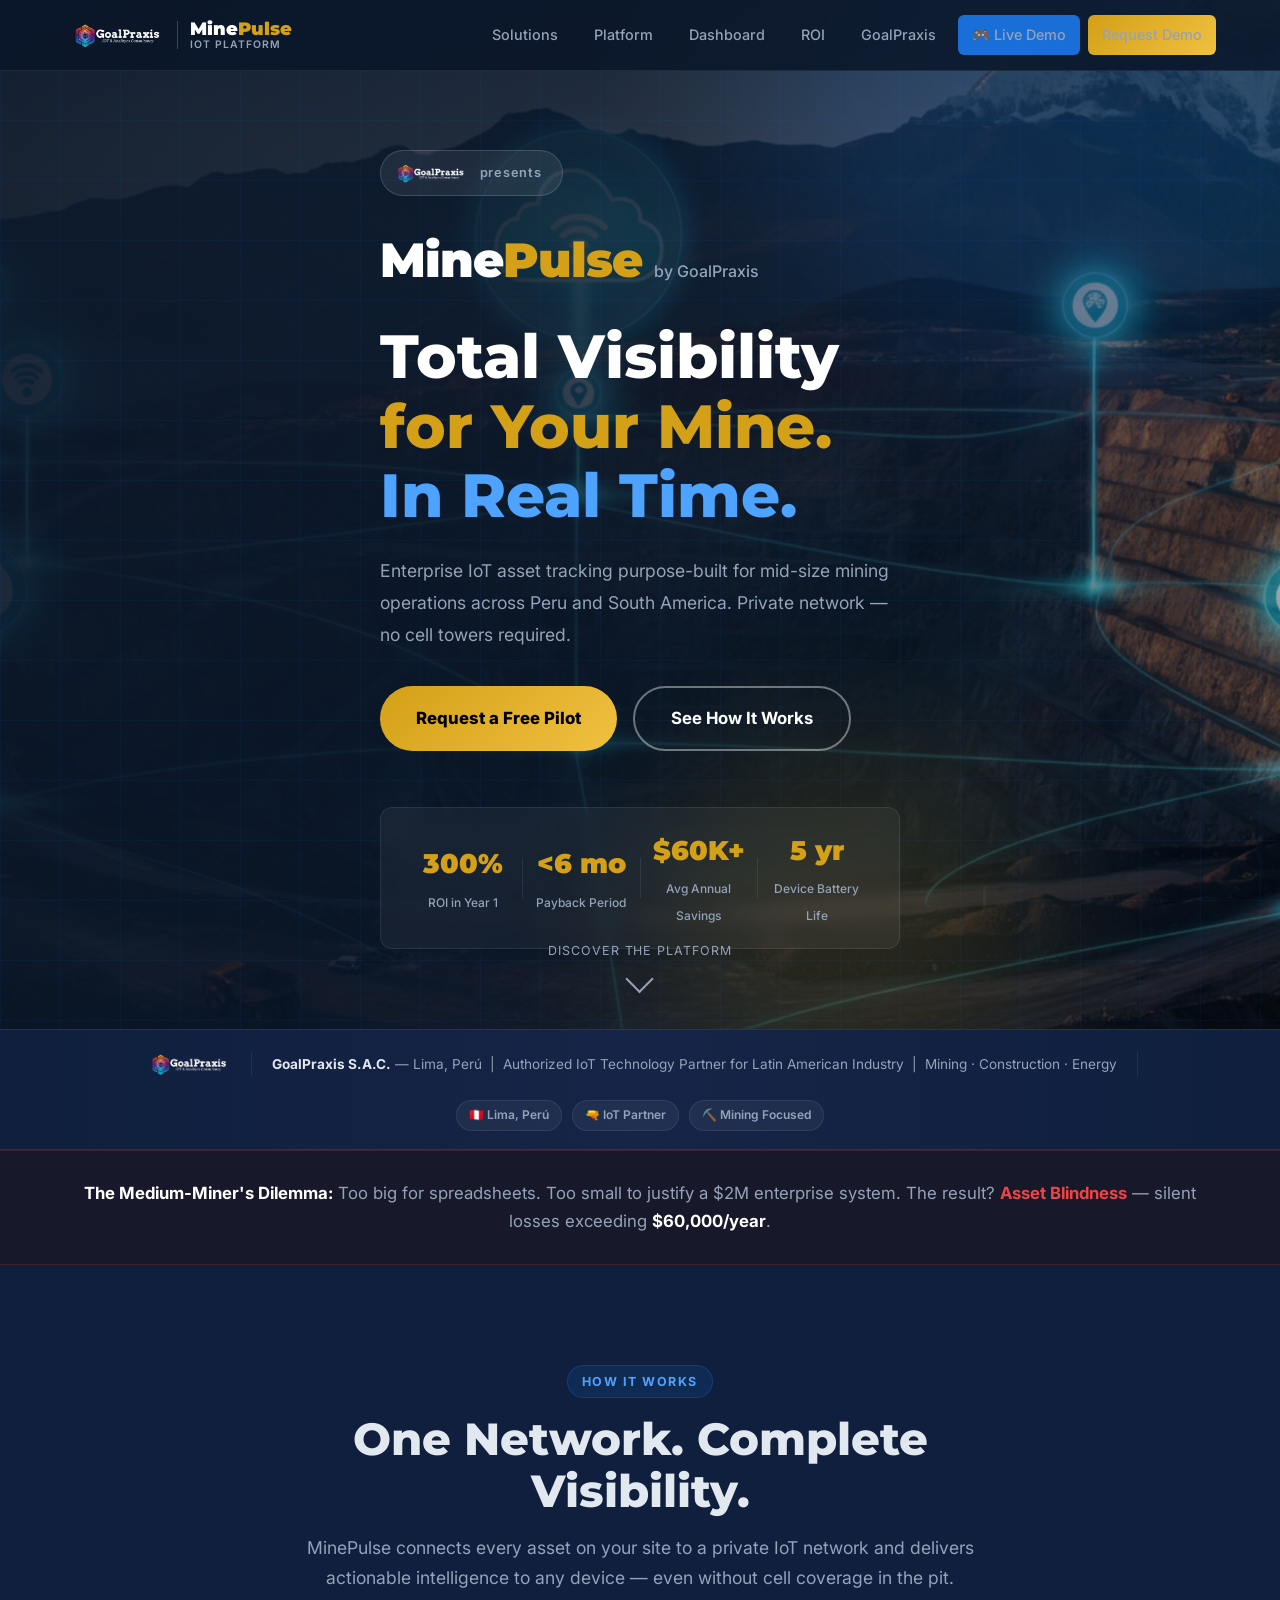
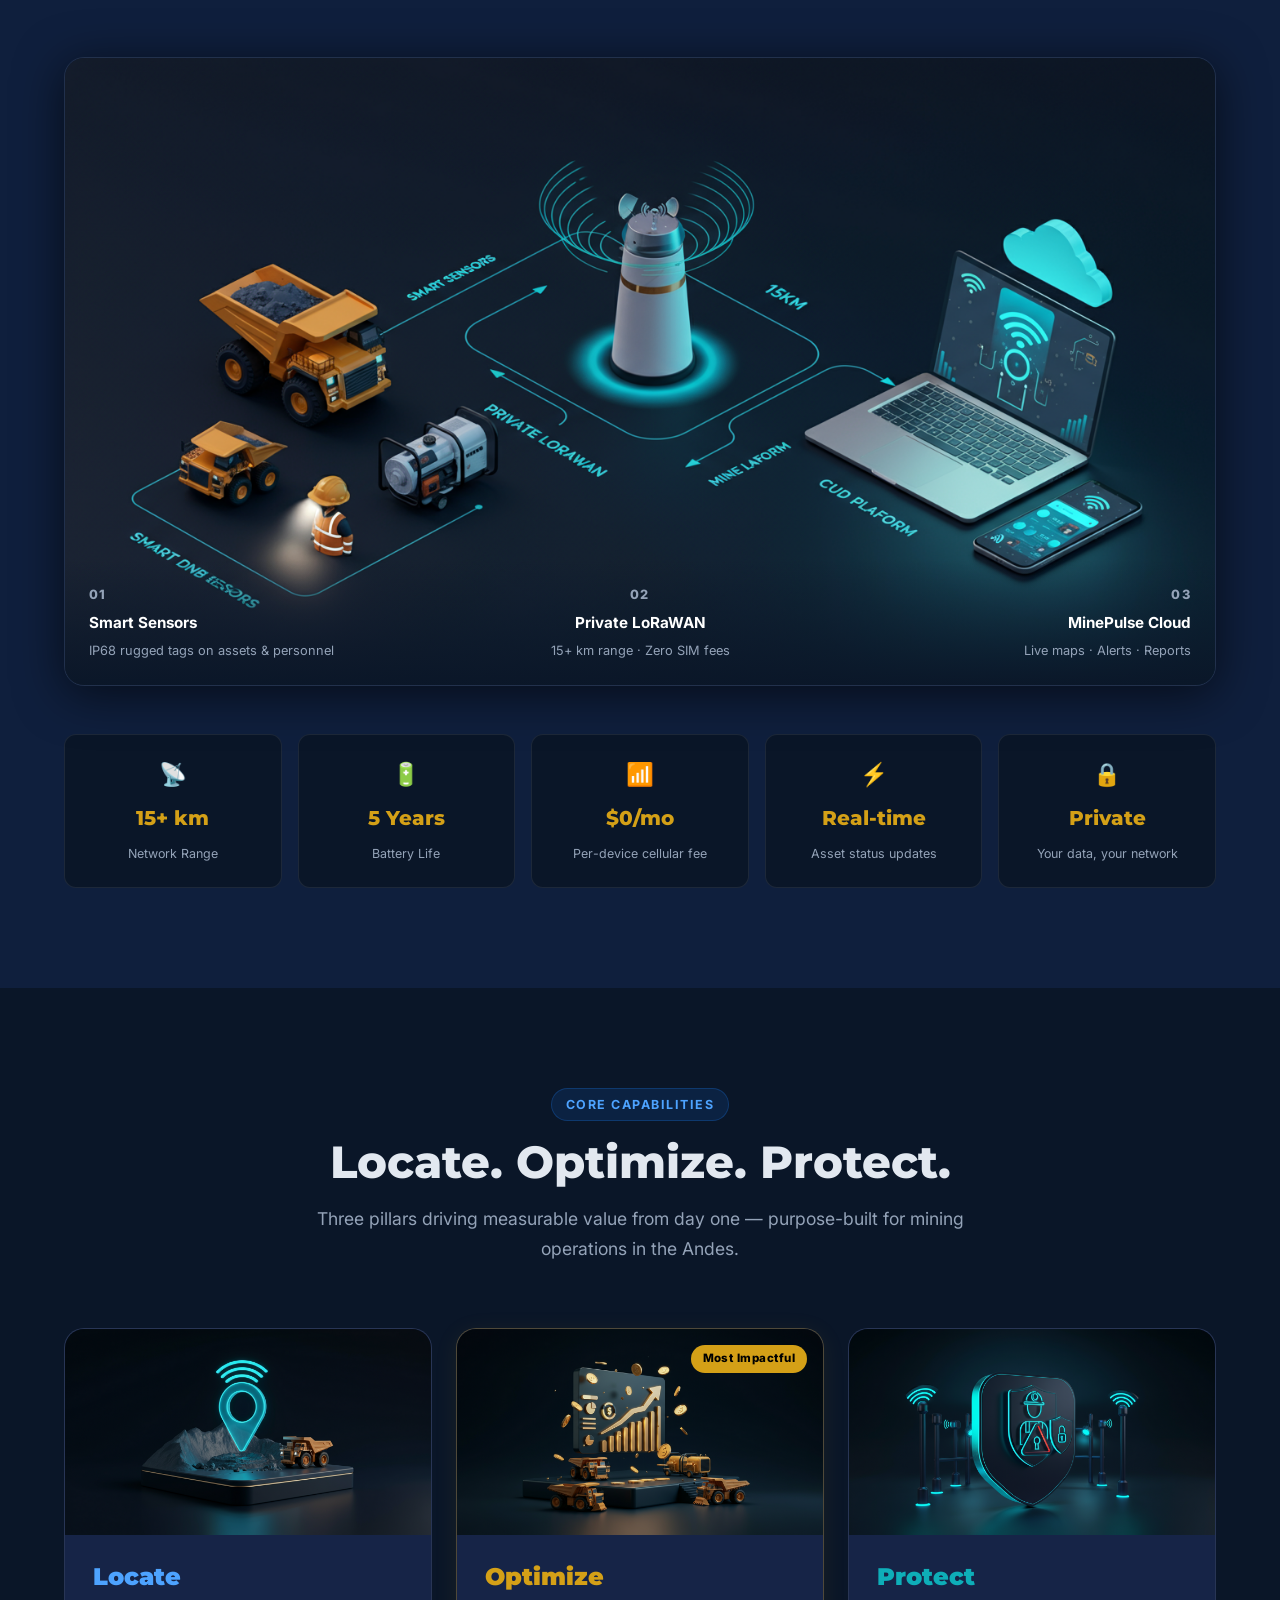
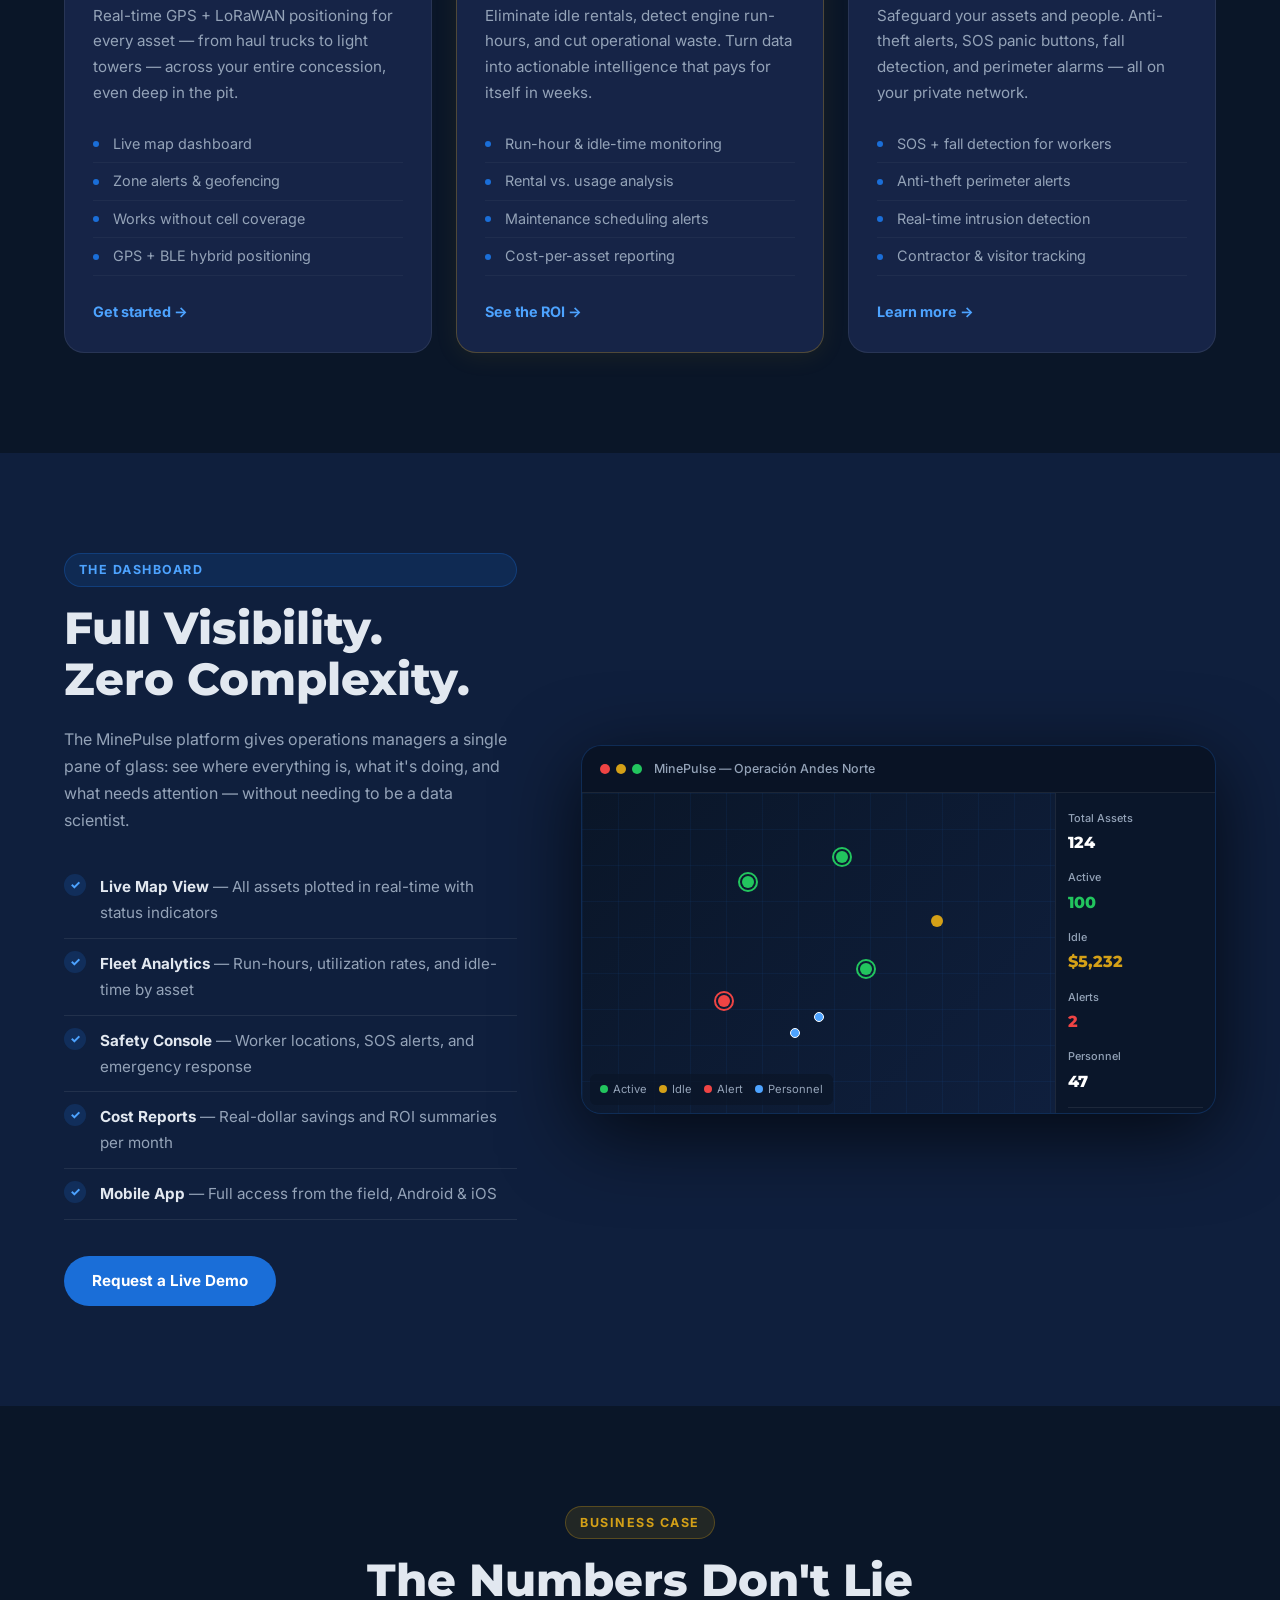
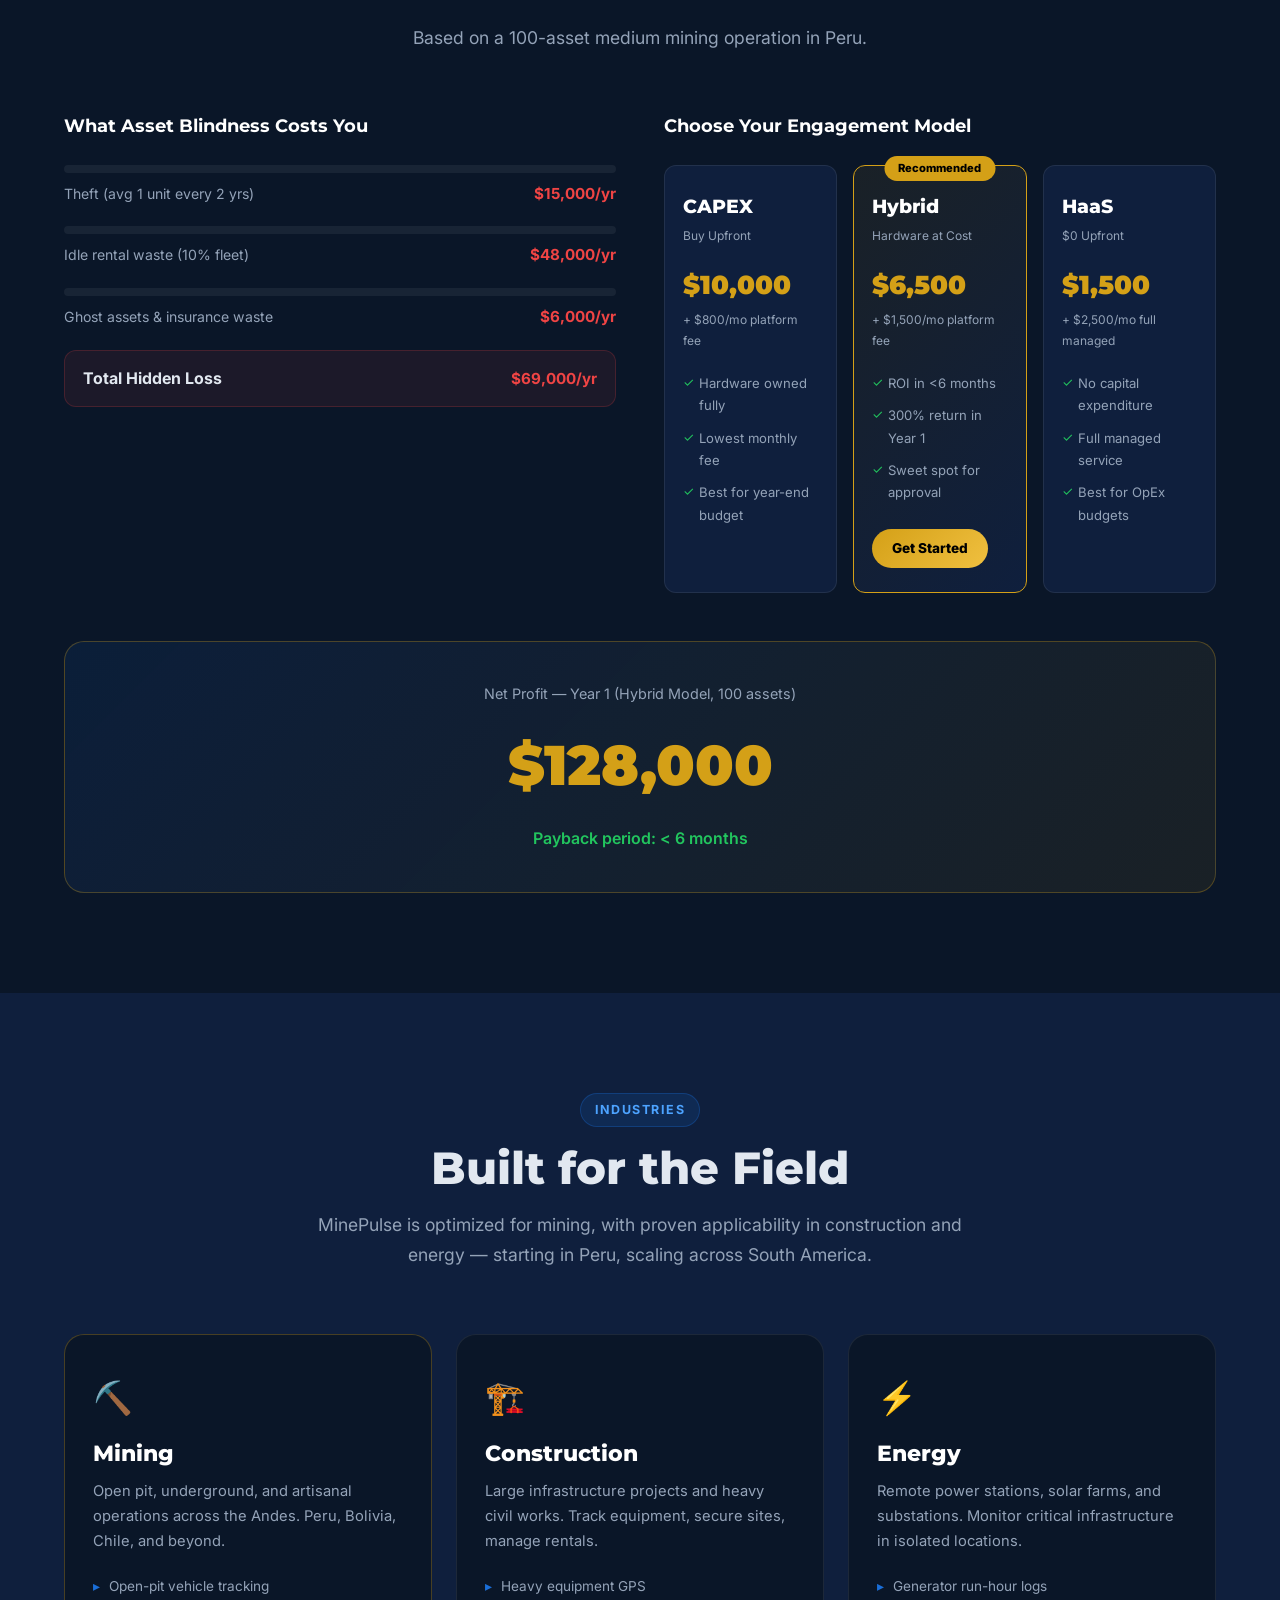
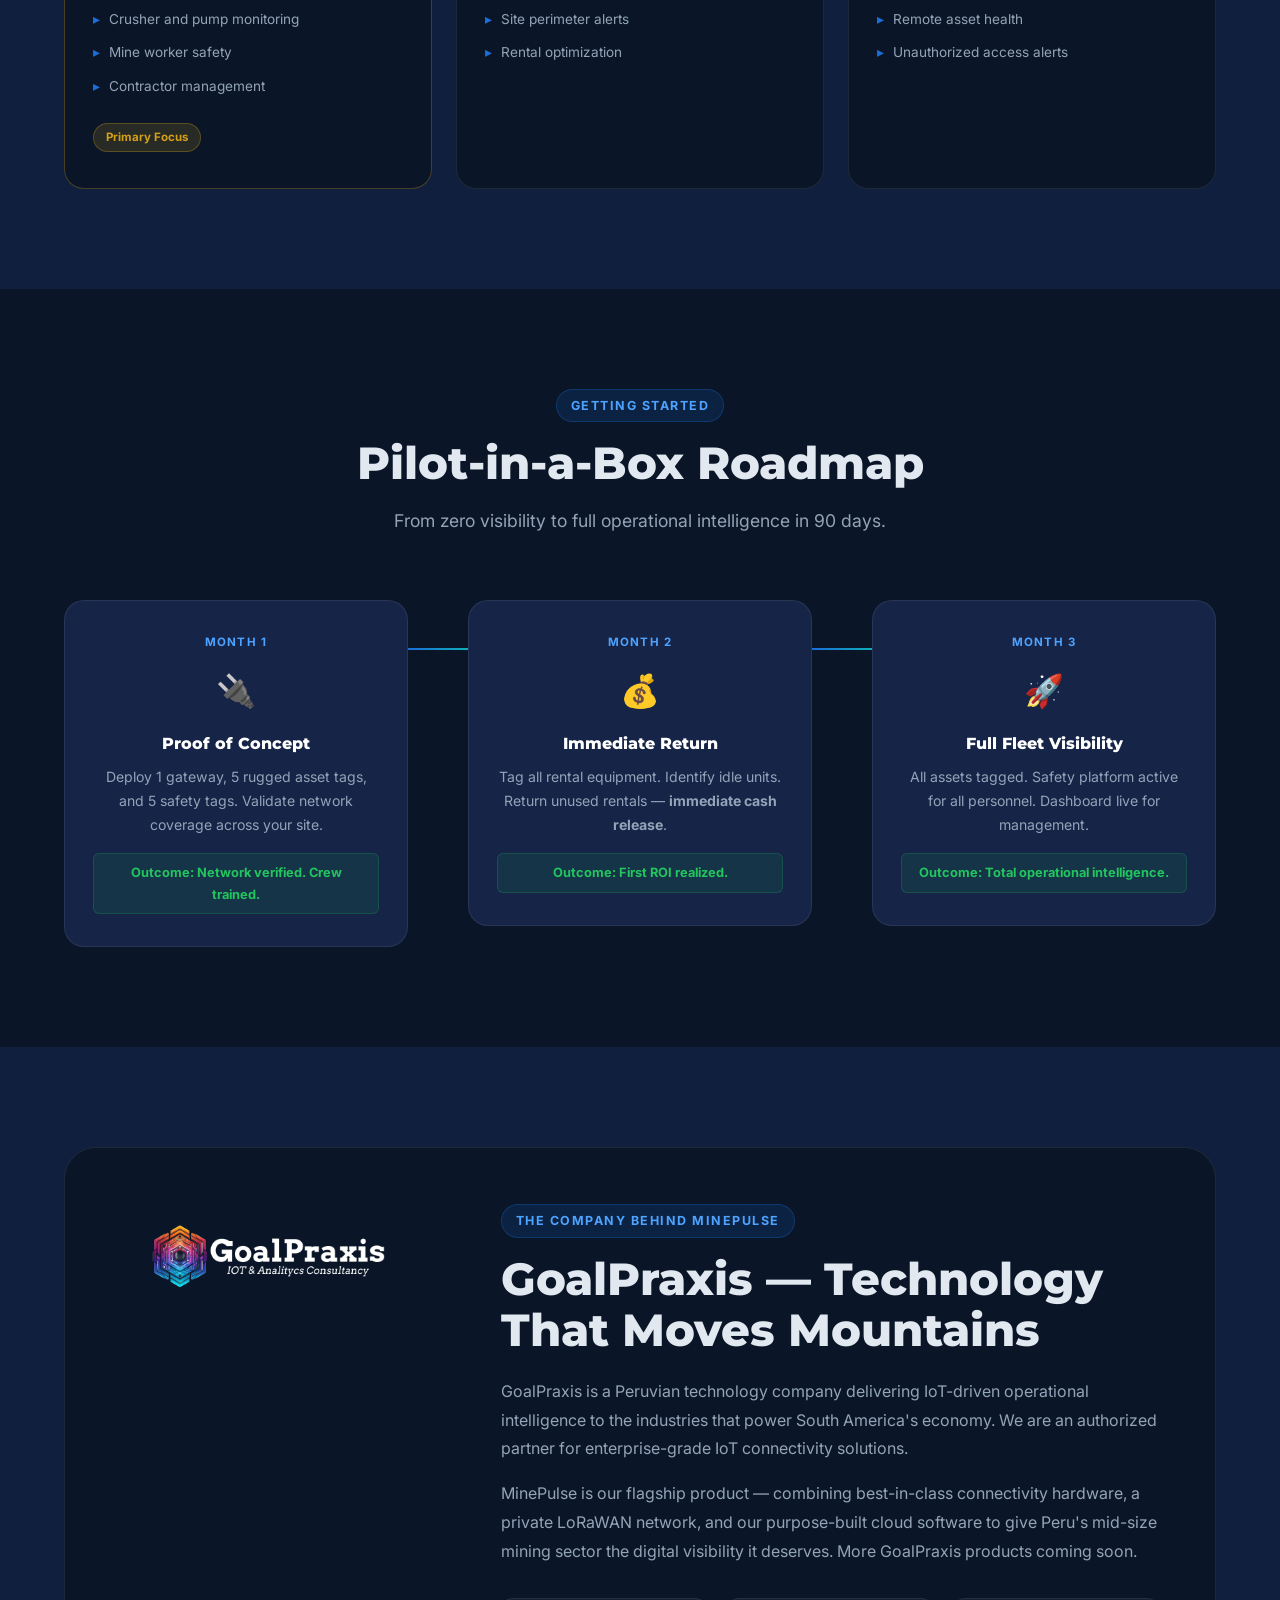
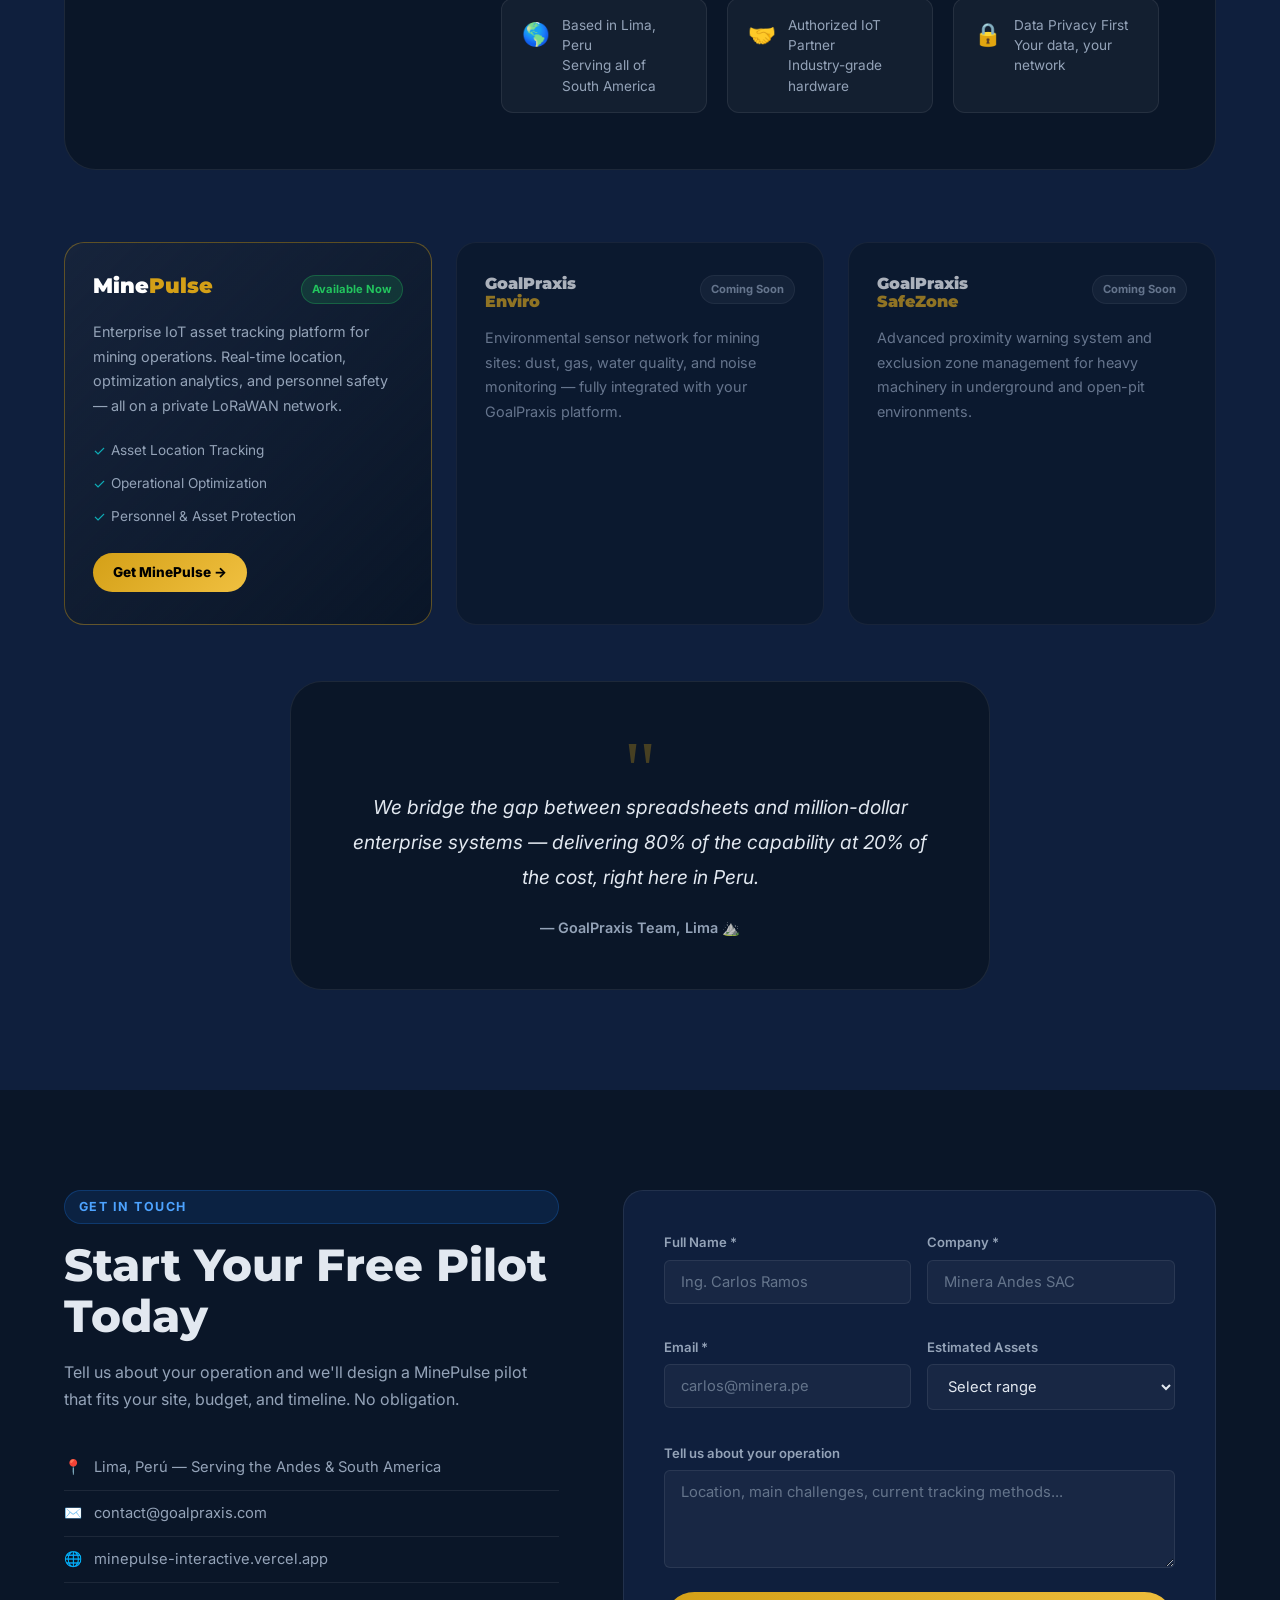
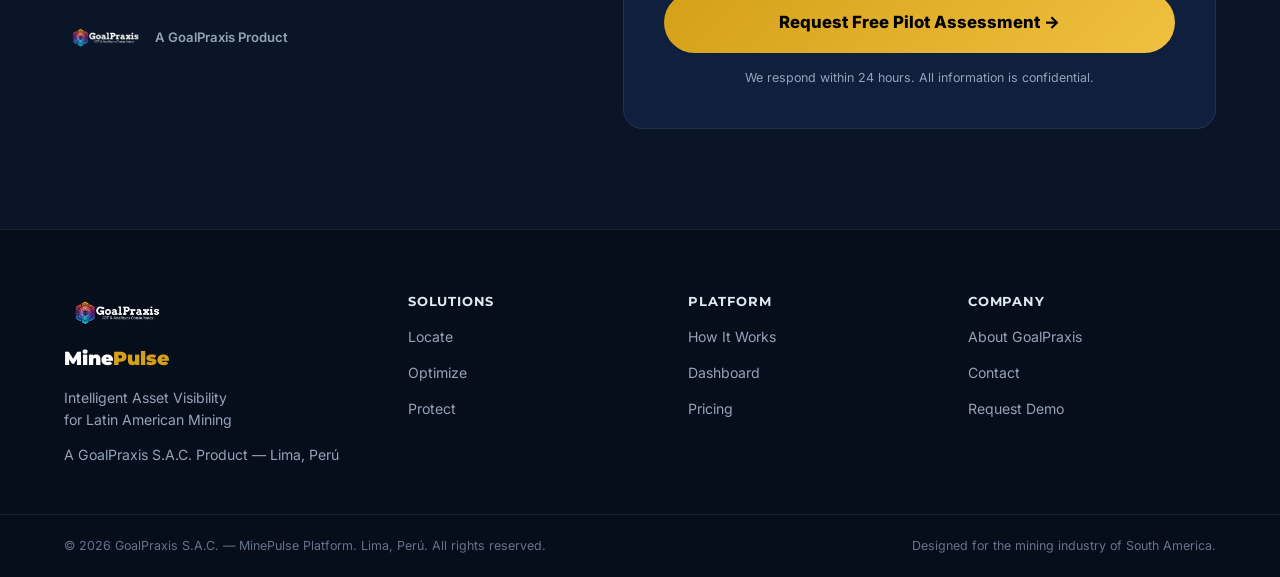
==== commit 019ee859: "feat: interactive MinePulse control room demo (Locate/Optimize/Protect)" ====
--- a/index.html
+++ b/index.html
@@ -30,6 +30,7 @@
         <li><a href="#platform">Dashboard</a></li>
         <li><a href="#roi">ROI</a></li>
         <li><a href="#about">GoalPraxis</a></li>
+        <li><a href="demo.html" class="btn btn-primary btn-sm" target="_blank">&#127918; Live Demo</a></li>
         <li><a href="#contact" class="btn btn-gold btn-sm">Request Demo</a></li>
       </ul>
       <button class="nav-burger" id="navBurger" aria-label="Toggle menu">
